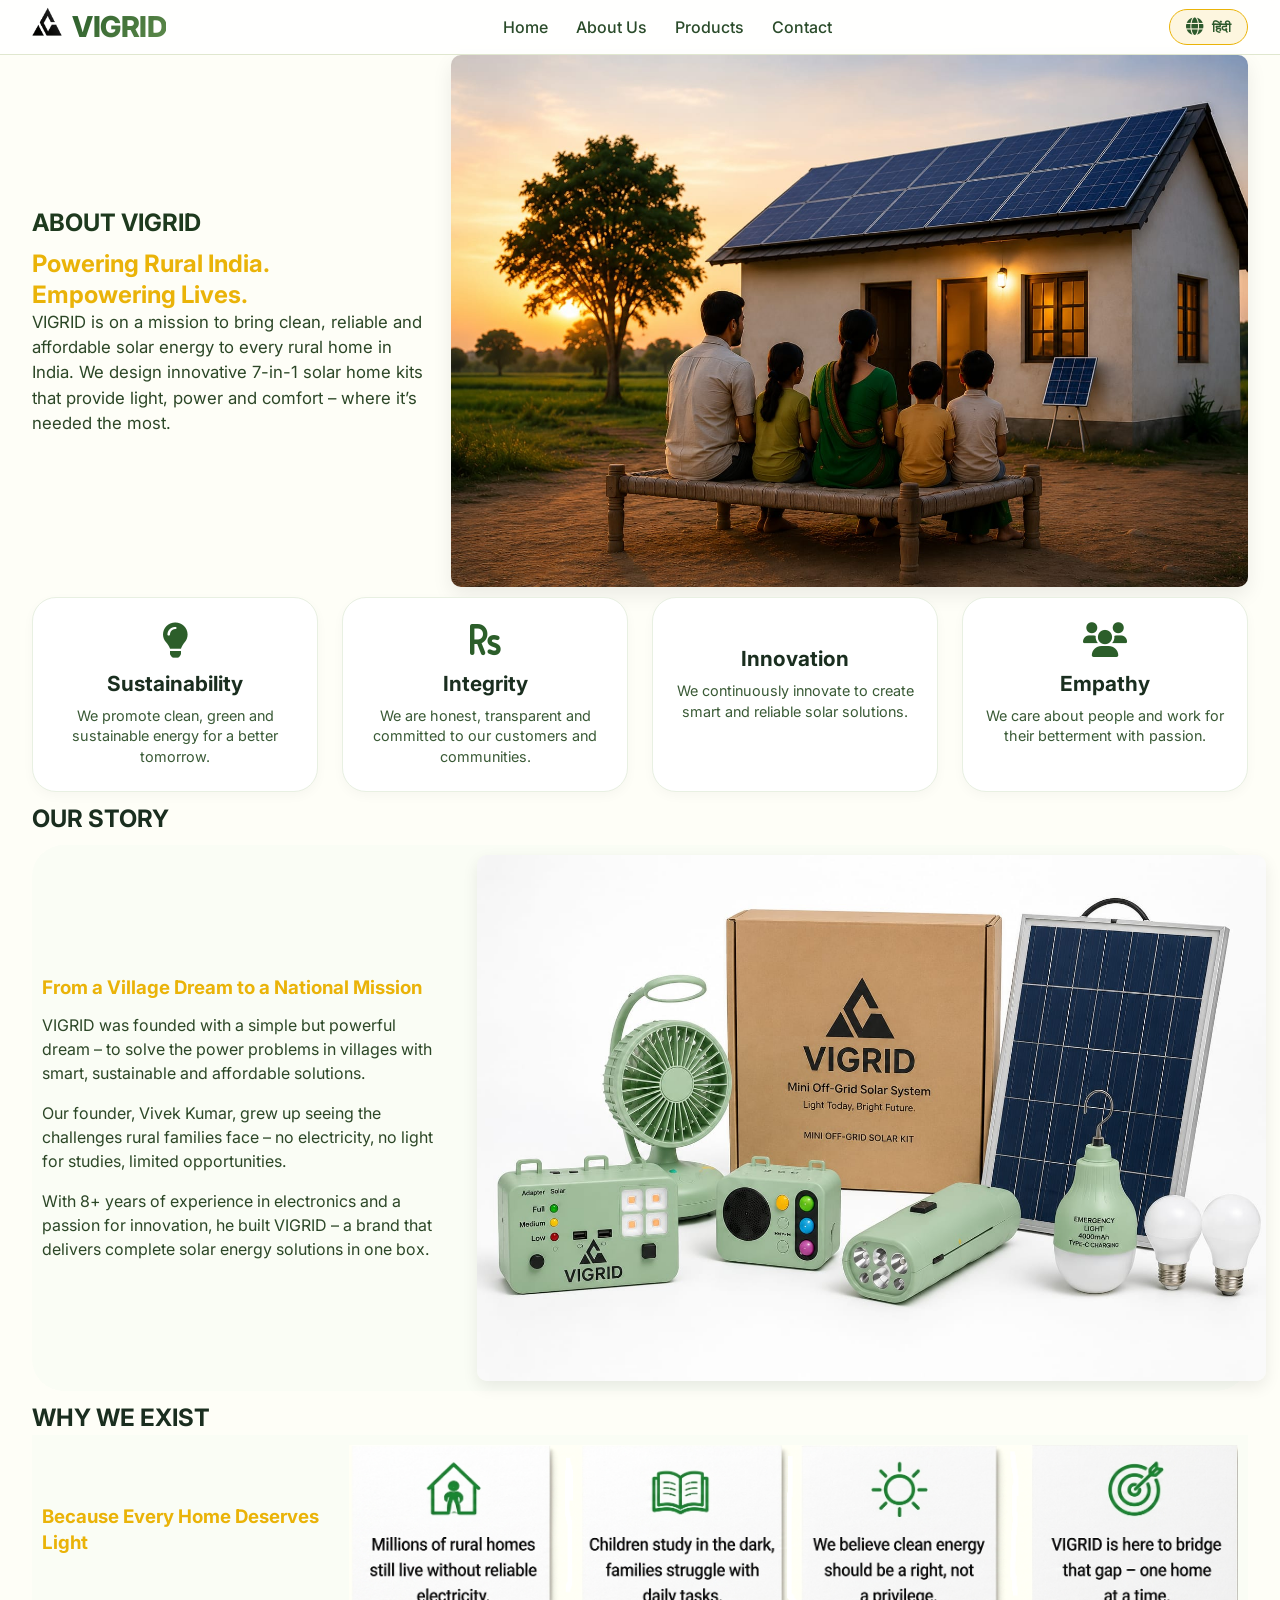
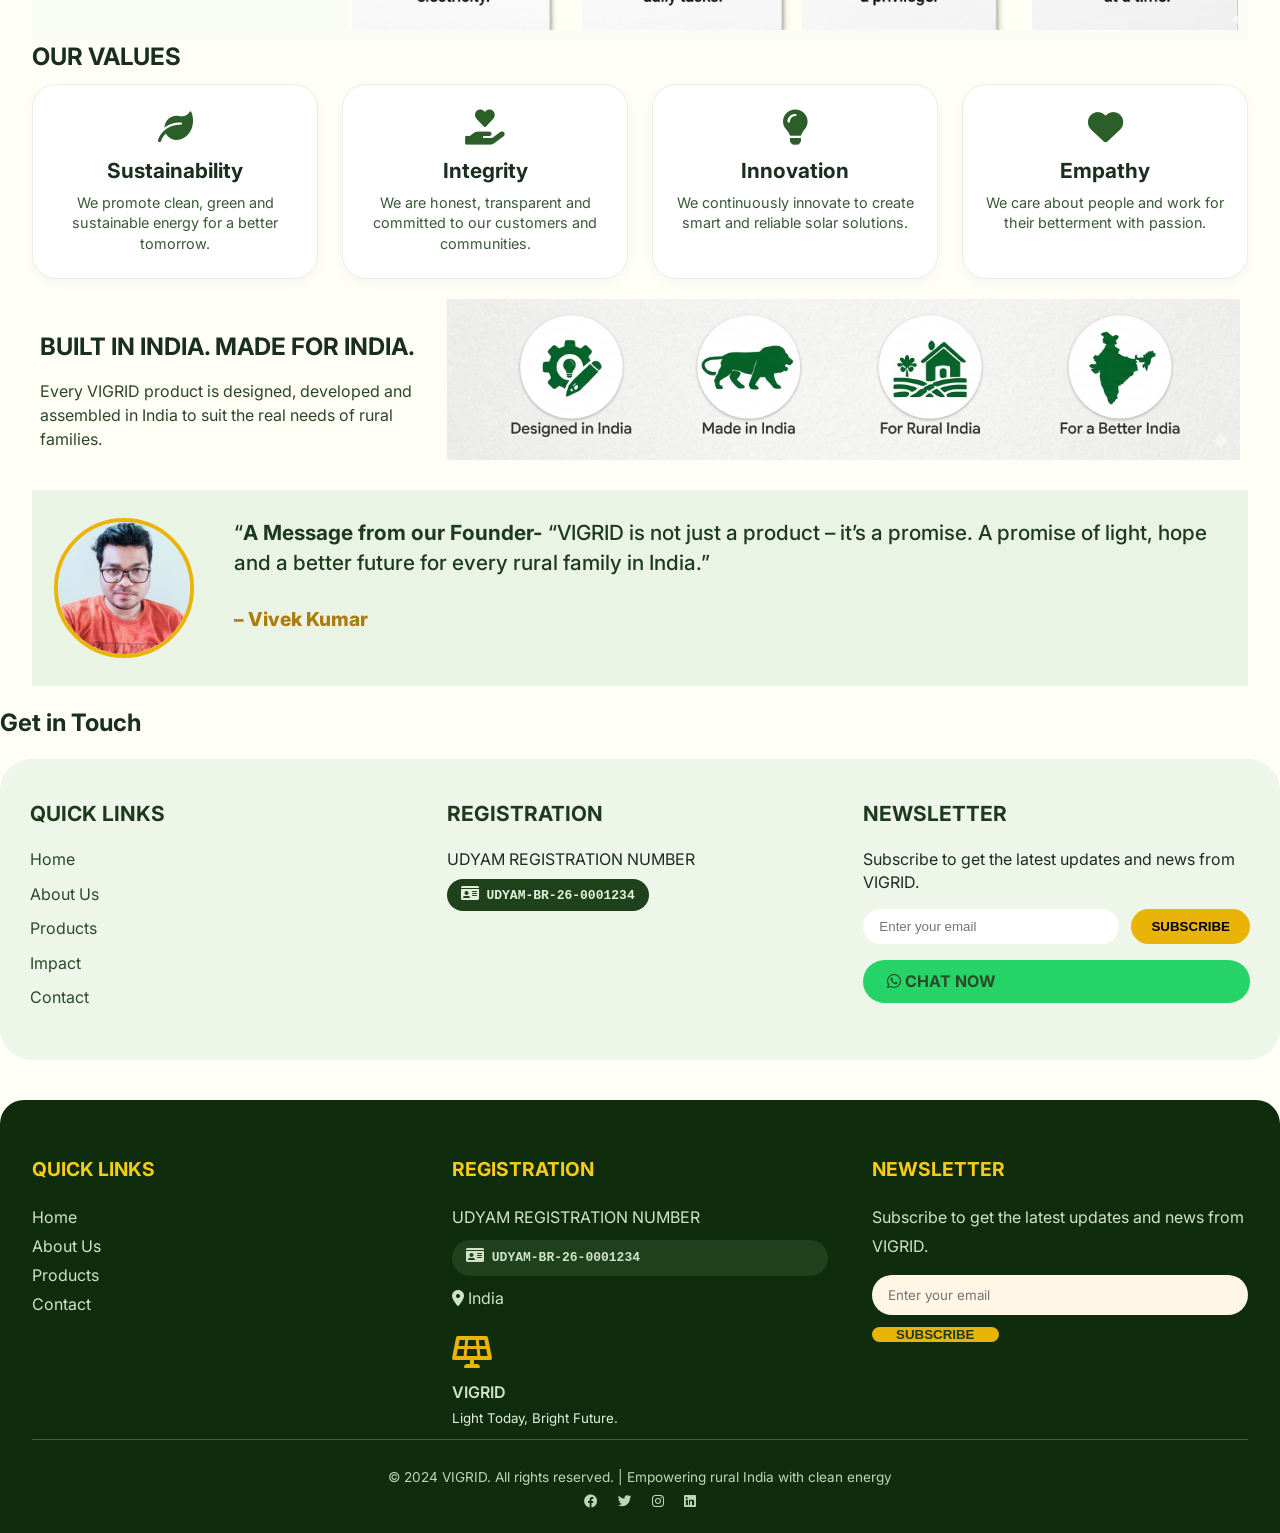
==== about.html @ 542cad4f "Update about.html" ====
<!DOCTYPE html>
<html lang="en">
<head>
    <meta charset="UTF-8">
    <meta name="viewport" content="width=device-width, initial-scale=1.0, viewport-fit=cover">
    <title>VIGRID | About Us – Powering Rural India</title>
    <link rel="preconnect" href="https://fonts.googleapis.com">
    <link rel="preconnect" href="https://fonts.gstatic.com" crossorigin>
    <link href="https://fonts.googleapis.com/css2?family=Inter:opsz,wght@14..32,300;14..32,400;14..32,500;14..32,600;14..32,700;14..32,800&display=swap" rel="stylesheet">
    <link rel="stylesheet" href="https://cdnjs.cloudflare.com/ajax/libs/font-awesome/6.0.0-beta3/css/all.min.css">
    <link rel="stylesheet" href="style.css">
     <link rel="stylesheet" href="about-style.css">
   
</head>
<body>

<header class="site-header">
    <div class="container header-inner">
        <div class="logo">
            <!-- Logo Section -->

    <div class="logo-section">
        <img src="logo.png" alt="VIGRID Logo" class="logo-image">

</div>
            <span>VIGRID</span>
        </div>
        <button class="menu-toggle" id="menuToggle" aria-label="Toggle navigation">
            <i class="fas fa-bars"></i>
        </button>
        <div class="nav-links" id="navLinks">
            <a href="index.html" data-i18n="nav_home">Home</a>
            <a href="about.html" data-i18n="nav_about">About Us</a>
            <a href="products.html" data-i18n="nav_products">Products</a>
            <a href="contact.html" data-i18n="nav_contact">Contact</a>
            <div class="mobile-lang-switch" id="mobileLangSwitch">
                <i class="fas fa-globe"></i>
                <span id="mobileLangText" data-i18n="lang_switch">हिंदी</span>
            </div>
        </div>
        <button id="langToggleBtn" class="lang-switch desktop-only" aria-label="Switch Language">
            <i class="fas fa-globe"></i>
            <span id="langToggleText">हिंदी</span>
        </button>
    </div>
</header>

<main>
    <div class="container">
        <!-- About Hero - Two Columns -->
<div class="about-hero">
    <div class="about-two-columns">
        <div class="about-content">
            <section style="padding-top: 10px; padding-bottom: 10px;">
            <h1 data-i18n="about_heading">ABOUT VIGRID</h1>
            <div class="tagline">
                <span data-i18n="about_tagline1">Powering Rural India.</span><br>
                <span data-i18n="about_tagline2">Empowering Lives.</span>
            </div>
            <p data-i18n="about_desc">
                VIGRID is on a mission to bring clean, reliable and affordable solar energy to every rural home in India. We design innovative 7-in-1 solar home kits that provide light, power and comfort – where it’s needed the most.
            </p>
        </div>
        <div class="about-image">
            <img src="hut.jpg" alt="Rural hut with solar" id="hutImage">
        </div>
    </div>
</div>

        <!-- Four Cards Section -->

<div class="about-section">
    <div class="values-grid">
        <div class="value-card">
            <i class="fas fa-lightbulb"></i>
            <h3 data-i18n="value1_title">Clean Energy</h3>
            <p data-i18n="value1_desc">Sustainable future for every home.</p>
        </div>
        <div class="value-card">
            <i class="fas fa-rupee-sign"></i>
            <h3 data-i18n="value2_title">Affordable</h3>
            <p data-i18n="value2_desc">High-quality solutions at the right price.</p>
        </div>
        <div class="value-card">
            
 <i class="fas fa-rupee-shield"></i>
            <h3 data-i18n="value3_title"> 🛡️ Reliable</h3>
            <p data-i18n="value3_desc">Built for rural needs, made to last.</p>
        </div>
        <div class="value-card">
            <i class="fas fa-users"></i>
            <h3 data-i18n="value4_title">Impact Driven</h3>
            <p data-i18n="value4_desc">Creating real change in communities.</p>
        </div>
    </div>
</div>


                    
    
       <!-- OUR STORY - Two Columns -->
<div class="about-section">
    <h2 data-i18n="story_heading">OUR STORY</h2>
    <div class="story-two-columns">
        <div class="story-content-left">
            <h3 data-i18n="story_sub" style="color: #eab308; margin-bottom: 12px;">From a Village Dream to a National Mission</h3>
            <p data-i18n="story_p1">VIGRID was founded with a simple but powerful dream – to solve the power problems in villages with smart, sustainable and affordable solutions.</p>
            <p data-i18n="story_p2" style="margin-top: 16px;">Our founder, Vivek Kumar, grew up seeing the challenges rural families face – no electricity, no light for studies, limited opportunities.</p>
            <p data-i18n="story_p3" style="margin-top: 16px;">With 8+ years of experience in electronics and a passion for innovation, he built VIGRID – a brand that delivers complete solar energy solutions in one box.</p>
        </div>
        <div class="story-image-right">
            <img src="vigriditems.jpg" alt="VIGRID Products" class="story-img">
        </div>
    </div>
</div>

        
        <!-- WHY WE EXIST - Two Columns -->
<div class="about-section">
    <h2 data-i18n="why_heading">WHY WE EXIST</h2>
    <div class="why-two-columns">
        <div class="why-text-left">
            <h3 data-i18n="why_sub" style="color: #eab308; margin-bottom: 16px;">Because Every Home Deserves Light</h3>
            
        </div>
        <div class="why-image-right">
            <img src="whywe.jpg" alt="Why we exist - rural electrification" class="why-img">
        </div>
    </div>
</div>

        
        <!-- OUR VALUES - 2x2 Grid Cards -->
<div class="about-section">
    <h2 data-i18n="values_heading">OUR VALUES</h2>
    <div class="values-grid">
        <div class="value-card">
            <i class="fas fa-leaf"></i>
            <h3 data-i18n="value1_title">Sustainability</h3>
            <p data-i18n="value1_desc">We promote clean, green and sustainable energy for a better tomorrow.</p>
        </div>
        <div class="value-card">
            <i class="fas fa-hand-holding-heart"></i>
            <h3 data-i18n="value2_title">Integrity</h3>
            <p data-i18n="value2_desc">We are honest, transparent and committed to our customers and communities.</p>
        </div>
        <div class="value-card">
            <i class="fas fa-lightbulb"></i>
            <h3 data-i18n="value3_title">Innovation</h3>
            <p data-i18n="value3_desc">We continuously innovate to create smart and reliable solar solutions.</p>
        </div>
        <div class="value-card">
            <i class="fas fa-heart"></i>
            <h3 data-i18n="value4_title">Empathy</h3>
            <p data-i18n="value4_desc">We care about people and work for their betterment with passion.</p>
        </div>
    </div>
</div>


<!-- BUILT IN INDIA. MADE FOR INDIA. - Two Columns -->
<div class="about-section">
    <div class="built-two-columns">
        <div class="built-content-left">
            <i class="fas fa-flag-india" style="font-size: 2.5rem; color: #eab308; margin-bottom: 16px;"></i>
            <h2 style="margin: 0 0 16px 0;" data-i18n="built_heading">BUILT IN INDIA. MADE FOR INDIA.</h2>
            <p data-i18n="built_desc">Every VIGRID product is designed, developed and assembled in India to suit the real needs of rural families.</p>
        </div>


<div class="built-image-right">
            <img src="builtinindia.jpg" alt="Built in India - Made in India" class="built-img">
        </div>
           </div>
        </div>
    </div>
    


        <!-- Founder Message -->
            <!-- Founder Quote -->
    <div class="container">
        <div class="founder-section">
            <div class="founder-flex">
                <div class="founder-avatar">

            <img src="founder2.png" alt="Vivek Kumar, Founder VIGRID" class="founder-img">
        </div>
        <div class="founder-quote">
            <span data-i18n="founder_quote">“<strong>A Message from our Founder-</strong>
“VIGRID is not just a product – it’s a promise.
A promise of light, hope and a better future
for every rural family in India.”</span>
            <div class="founder-name" data-i18n="founder_name">— VIVEK KUMAR, Founder, VIGRID</div>
        </div>
    </div>
</div>
                </div>

            </div>
        
 

        <!-- Get in Touch -->
        <div class="about-section">
            <h2 data-i18n="contact_heading">Get in Touch</h2>
            <div class="contact-row">
                <div class="contact-col">
                    <h4 data-i18n="quick_links_title">QUICK LINKS</h4>
                    <a href="index.html" data-i18n="nav_home">Home</a>
                    <a href="about.html" data-i18n="nav_about">About Us</a>
                    <a href="#" data-i18n="nav_products">Products</a>
                    <a href="#" data-i18n="impact_link">Impact</a>
                    <a href="#" data-i18n="nav_contact">Contact</a>
                </div>
                <div class="contact-col">
                    <h4 data-i18n="registration_title">REGISTRATION</h4>
                    <p data-i18n="reg_label">UDYAM REGISTRATION NUMBER</p>
                    <p class="reg-number"><i class="fas fa-id-card"></i> UDYAM-BR-26-0001234</p>
                </div>
                <div class="contact-col">
                    <h4 data-i18n="newsletter_title">NEWSLETTER</h4>
                    <p data-i18n="newsletter_desc">Subscribe to get the latest updates and news from VIGRID.</p>
                    <div class="newsletter-inline">
                        <input type="email" id="aboutNewsEmail" placeholder="Enter your email">
                        <button id="aboutNewsBtn" data-i18n="subscribe_btn">SUBSCRIBE</button>
                    </div>
                    <p id="aboutNewsFeedback" style="margin-top: 8px; font-size: 0.8rem;"></p>
                    <a href="#" id="chatNowBtn" class="whatsapp-chat"><i class="fab fa-whatsapp"></i> <span data-i18n="chat_now">CHAT NOW</span></a>
                </div>
            </div>
        </div>
    </div>
</main>

<!-- FOOTER -->
<footer>
    <div class="container">
        <div class="footer-grid">
            <div class="footer-col">
                <h4 data-i18n="footer_quick">QUICK LINKS</h4>
                <a href="index.html" data-i18n="footer_home">Home</a>
                <a href="about.html" data-i18n="footer_about">About Us</a>
                <a href="#" data-i18n="footer_products">Products</a>
                <a href="#" data-i18n="footer_contact">Contact</a>
            </div>
            <div class="footer-col">
                <h4 data-i18n="footer_reg">REGISTRATION</h4>
                <p data-i18n="footer_reg_label">UDYAM REGISTRATION NUMBER</p>
                <p class="reg-number"><i class="fas fa-id-card"></i> UDYAM-BR-26-0001234</p>
                <p><i class="fas fa-map-marker-alt"></i> India</p>
                <div style="margin-top: 24px;">
                    <i class="fas fa-solar-panel" style="font-size: 2rem; color: #eab308;"></i>
                    <p style="margin-top: 8px; font-weight: 600;">VIGRID</p>
                    <small data-i18n="footer_tagline">Light Today, Bright Future.</small>
                </div>
            </div>
            <div class="footer-col">
                <h4 data-i18n="footer_newsletter">NEWSLETTER</h4>
                <p data-i18n="newsletter_desc">Subscribe to get the latest updates and news from VIGRID.</p>
                <div class="newsletter-form">
                    <input type="email" id="footerNewsEmail" placeholder="Enter your email">
                    <button id="footerNewsBtn" data-i18n="subscribe_btn">SUBSCRIBE</button>
                </div>
                <p id="footerNewsFeedback" style="margin-top: 12px; font-size: 0.8rem;"></p>
            </div>
        </div>
        <div class="copyright">
            <p data-i18n="copyright_text">© 2026 VIGRID. All rights reserved. | Empowering rural India with clean energy</p>
            <div style="margin-top: 8px; display: flex; justify-content: center; gap: 20px;">
                <i class="fab fa-facebook"></i>
                <i class="fab fa-twitter"></i>
                <i class="fab fa-instagram"></i>
                <i class="fab fa-linkedin"></i>
            </div>
        </div>
    </div>
</footer>

<script>
    // Translations for about page (English + Hindi)
    const aboutTranslations = {
        en: {
            nav_home: "Home", nav_about: "About Us", nav_products: "Products", nav_contact: "Contact", impact_link: "Impact",
            about_heading: "ABOUT VIGRID", about_tagline1: "Powering Rural India.", about_tagline2: "Empowering Lives.",
            about_desc: "VIGRID is on a mission to bring clean, reliable and affordable solar energy to every rural home in India. We design innovative 7-in-1 solar home kits that provide light, power and comfort – where it’s needed the most.",
            about_clean_title: "Clean Energy", about_clean_desc: "Sustainable future for every home.",
            about_affordable_title: "Affordable", about_affordable_desc: "High-quality solutions at the right price.",
            about_reliable_title: "Reliable", about_reliable_desc: "Built for rural needs, made to last.",
            about_impact_title: "Impact Driven", about_impact_desc: "Creating real change in communities.",
            story_heading: "OUR STORY", story_sub: "From a Village Dream to a National Mission",
            story_p1: "VIGRID was founded with a simple but powerful dream – to solve the power problems in villages with smart, sustainable and affordable solutions.",
            story_p2: "Our founder, Vivek Kumar, grew up seeing the challenges rural families face – no electricity, no light for studies, limited opportunities.",
            story_p3: "With 8+ years of experience in electronics and a passion for innovation, he built VIGRID – a brand that delivers complete solar energy solutions in one box.",
            why_heading: "WHY WE EXIST", why_sub: "Because Every Home Deserves Light",
            why_p1: "Millions of rural homes still live without reliable electricity.",
            why_p2: "Children study in the dark, families struggle with daily tasks.",
            why_p3: "We believe clean energy should be a right, not a privilege.",
            why_p4: "VIGRID is here to bridge that gap – one home at a time.",
            values_heading: "OUR VALUES",
            value1_title: "Sustainability", value1_desc: "We promote clean, green and sustainable energy for a better tomorrow.",
            value2_title: "Integrity", value2_desc: "We are honest, transparent and committed to our customers and communities.",
            value3_title: "Innovation", value3_desc: "We continuously innovate to create smart and reliable solar solutions.",
            value4_title: "Empathy", value4_desc: "We care about people and work for their betterment with passion.",
            built_heading: "BUILT IN INDIA. MADE FOR INDIA.",
            built_desc: "Every VIGRID product is designed, developed and assembled in India to suit the real needs of rural families.",
            built_point1: "Designed in India", built_point2: "Made in India", built_point3: "For Rural India", built_point4: "For a Better India",
            founder_msg_heading: "A Message from our Founder",
            founder_quote_text: "“VIGRID is not just a product – it’s a promise. A promise of light, hope and a better future for every rural family in India.”",
            founder_name: "– Vivek Kumar", founder_title: "Founder, VIGRID",
            contact_heading: "Get in Touch", quick_links_title: "QUICK LINKS", registration_title: "REGISTRATION",
            reg_label: "UDYAM REGISTRATION NUMBER", newsletter_title: "NEWSLETTER", newsletter_desc: "Subscribe to get the latest updates and news from VIGRID.",
            subscribe_btn: "SUBSCRIBE", chat_now: "CHAT NOW",
            footer_quick: "QUICK LINKS", footer_home: "Home", footer_about: "About Us", footer_products: "Products", footer_contact: "Contact",
            footer_reg: "REGISTRATION", footer_reg_label: "UDYAM REGISTRATION NUMBER", footer_tagline: "Light Today, Bright Future.",
            footer_newsletter: "NEWSLETTER", copyright_text: "© 2024 VIGRID. All rights reserved. | Empowering rural India with clean energy"
        },
        hi: {
            nav_home: "होम", nav_about: "हमारे बारे में", nav_products: "उत्पाद", nav_contact: "संपर्क करें", impact_link: "प्रभाव",
            about_heading: "विग्रिड के बारे में", about_tagline1: "ग्रामीण भारत को सशक्त बनाना।", about_tagline2: "जीवन को सशक्त बनाना।",
            about_desc: "विग्रिड का मिशन भारत के हर ग्रामीण घर में स्वच्छ, विश्वसनीय और किफायती सौर ऊर्जा पहुंचाना है। हम अभिनव 7-इन-1 सोलर होम किट डिजाइन करते हैं जो प्रकाश, शक्ति और आराम प्रदान करते हैं – जहां इसकी सबसे अधिक आवश्यकता है।",
            about_clean_title: "स्वच्छ ऊर्जा", about_clean_desc: "हर घर के लिए स्थायी भविष्य।",
            about_affordable_title: "किफायती", about_affordable_desc: "सही कीमत पर उच्च गुणवत्ता वाले समाधान।",
            about_reliable_title: "विश्वसनीय", about_reliable_desc: "ग्रामीण जरूरतों के लिए निर्मित, लंबे समय तक चलने वाला।",
            about_impact_title: "प्रभाव संचालित", about_impact_desc: "समुदायों में वास्तविक बदलाव लाना।",
            story_heading: "हमारी कहानी", story_sub: "एक गाँव के सपने से राष्ट्रीय मिशन तक",
            story_p1: "विग्रिड की स्थापना एक सरल लेकिन शक्तिशाली सपने के साथ हुई – गांवों में बिजली की समस्याओं को स्मार्ट, टिकाऊ और किफायती समाधानों से हल करना।",
            story_p2: "हमारे संस्थापक, विवेक कुमार, ग्रामीण परिवारों के सामने आने वाली चुनौतियों को देखकर बड़े हुए – बिजली नहीं, पढ़ाई के लिए रोशनी नहीं, सीमित अवसर।",
            story_p3: "इलेक्ट्रॉनिक्स में 8+ वर्षों के अनुभव और नवाचार के जुनून के साथ, उन्होंने विग्रिड का निर्माण किया – एक ब्रांड जो एक बॉक्स में संपूर्ण सौर ऊर्जा समाधान प्रदान करता है।",
            why_heading: "हम क्यों मौजूद हैं", why_sub: "क्योंकि हर घर रोशनी का हकदार है",
            why_p1: "करोड़ों ग्रामीण घर आज भी विश्वसनीय बिजली के बिना रहते हैं।",
            why_p2: "बच्चे अंधेरे में पढ़ते हैं, परिवार दैनिक कार्यों के लिए संघर्ष करते हैं।",
            why_p3: "हम मानते हैं कि स्वच्छ ऊर्जा एक अधिकार होना चाहिए, विशेषाधिकार नहीं।",
            why_p4: "विग्रिड उस अंतर को पाटने के लिए यहाँ है – एक घर, एक समय।",
            values_heading: "हमारे मूल्य",
            value1_title: "स्थिरता", value1_desc: "हम बेहतर कल के लिए स्वच्छ, हरित और टिकाऊ ऊर्जा को बढ़ावा देते हैं।",
            value2_title: "ईमानदारी", value2_desc: "हम अपने ग्राहकों और समुदायों के प्रति ईमानदार, पारदर्शी और प्रतिबद्ध हैं।",
            value3_title: "नवाचार", value3_desc: "हम स्मार्ट और विश्वसनीय सौर समाधान बनाने के लिए लगातार नवाचार करते हैं।",
            value4_title: "सहानुभूति", value4_desc: "हम लोगों की परवाह करते हैं और जुनून के साथ उनके उत्थान के लिए काम करते हैं।",
            built_heading: "भारत में निर्मित। भारत के लिए बनाया गया।",
            built_desc: "हर विग्रिड उत्पाद भारत में डिजाइन, विकसित और असेंबल किया जाता है ताकि ग्रामीण परिवारों की वास्तविक जरूरतों को पूरा किया जा सके।",
            built_point1: "भारत में डिज़ाइन", built_point2: "भारत में निर्मित", built_point3: "ग्रामीण भारत के लिए", built_point4: "एक बेहतर भारत के लिए",
            founder_msg_heading: "संस्थापक का संदेश",
            founder_quote_text: "“विग्रिड सिर्फ एक उत्पाद नहीं है – यह एक वादा है। भारत के हर ग्रामीण परिवार के लिए रोशनी, आशा और बेहतर भविष्य का वादा।”",
            founder_name: "– विवेक कुमार", founder_title: "संस्थापक, विग्रिड",
            contact_heading: "संपर्क करें", quick_links_title: "त्वरित लिंक", registration_title: "पंजीकरण",
            reg_label: "उद्यम पंजीकरण संख्या", newsletter_title: "न्यूज़लेटर", newsletter_desc: "विग्रिड से नवीनतम अपडेट और समाचार प्राप्त करने के लिए सदस्यता लें।",
            subscribe_btn: "सदस्यता लें", chat_now: "अभी चैट करें",
            footer_quick: "त्वरित लिंक", footer_home: "होम", footer_about: "हमारे बारे में", footer_products: "उत्पाद", footer_contact: "संपर्क करें",
            footer_reg: "पंजीकरण", footer_reg_label: "उद्यम पंजीकरण संख्या", footer_tagline: "आज रोशनी, उज्ज्वल भविष्य।",
            footer_newsletter: "न्यूज़लेटर", copyright_text: "© 2024 विग्रिड. सर्वाधिकार सुरक्षित। | स्वच्छ ऊर्जा से ग्रामीण भारत को सशक्त बनाना"
        }
    };

    let currentLang = 'en';
    function updateAboutPage(lang) {
        document.querySelectorAll('[data-i18n]').forEach(el => {
            const key = el.getAttribute('data-i18n');
            if (aboutTranslations[lang] && aboutTranslations[lang][key]) {
                if (el.children.length === 0 || el.tagName === 'BUTTON') {
                    el.textContent = aboutTranslations[lang][key];
                } else {
                    const textNode = Array.from(el.childNodes).find(n => n.nodeType === 3);
                    if (textNode) textNode.textContent = aboutTranslations[lang][key];
                    else el.innerHTML = aboutTranslations[lang][key];
                }
            }
        });
        document.getElementById('langToggleText').innerText = lang === 'en' ? 'हिंदी' : 'English';
        document.getElementById('mobileLangText').innerText = lang === 'en' ? 'हिंदी' : 'English';
        document.querySelectorAll('#aboutNewsEmail, #footerNewsEmail').forEach(inp => inp.placeholder = lang === 'en' ? 'Enter your email' : 'अपना ईमेल दर्ज करें');
    }

    function toggleLang() {
        currentLang = currentLang === 'en' ? 'hi' : 'en';
        updateAboutPage(currentLang);
        localStorage.setItem('vigrid_lang_about', currentLang);
    }

    document.addEventListener('DOMContentLoaded', () => {
        const saved = localStorage.getItem('vigrid_lang_about');
        if (saved && (saved === 'en' || saved === 'hi')) currentLang = saved;
        updateAboutPage(currentLang);
        document.getElementById('langToggleBtn')?.addEventListener('click', toggleLang);
        document.getElementById('mobileLangSwitch')?.addEventListener('click', toggleLang);
        // Mobile menu toggle
        const toggle = document.getElementById('menuToggle');
        const nav = document.getElementById('navLinks');
        if (toggle && nav) {
            toggle.addEventListener('click', () => {
                nav.classList.toggle('active');
                const icon = toggle.querySelector('i');
                icon.classList.toggle('fa-bars');
                icon.classList.toggle('fa-times');
            });
            document.addEventListener('click', (e) => {
                if (!nav.contains(e.target) && !toggle.contains(e.target) && nav.classList.contains('active')) {
                    nav.classList.remove('active');
                    const icon = toggle.querySelector('i');
                    icon.classList.add('fa-bars');
                    icon.classList.remove('fa-times');
                }
            });
        }
        // Newsletter subscriptions
        const aboutBtn = document.getElementById('aboutNewsBtn');
        const aboutEmail = document.getElementById('aboutNewsEmail');
        const aboutFeed = document.getElementById('aboutNewsFeedback');
        if (aboutBtn) {
            aboutBtn.addEventListener('click', () => {
                const email = aboutEmail.value.trim();
                if (!email || !/^[^\s@]+@([^\s@.,]+\.)+[^\s@.,]{2,}$/.test(email)) {
                    aboutFeed.innerHTML = '<span style="color:#ffcc80;">⚠️ Valid email required</span>';
                    return;
                }
                aboutFeed.innerHTML = '<span style="color:#c8e6b5;">✅ Subscribed!</span>';
                aboutEmail.value = '';
                setTimeout(() => aboutFeed.innerHTML = '', 3000);
            });
        }
        const footerBtn = document.getElementById('footerNewsBtn');
        const footerEmail = document.getElementById('footerNewsEmail');
        const footerFeed = document.getElementById('footerNewsFeedback');
        if (footerBtn) {
            footerBtn.addEventListener('click', () => {
                const email = footerEmail.value.trim();
                if (!email || !/^[^\s@]+@([^\s@.,]+\.)+[^\s@.,]{2,}$/.test(email)) {
                    footerFeed.innerHTML = '<span style="color:#ffcc80;">⚠️ Valid email required</span>';
                    return;
                }
                footerFeed.innerHTML = '<span style="color:#c8e6b5;">✅ Subscribed!</span>';
                footerEmail.value = '';
                setTimeout(() => footerFeed.innerHTML = '', 3000);
            });
        }
        document.getElementById('chatNowBtn')?.addEventListener('click', (e) => {
            e.preventDefault();
            alert(currentLang === 'en' ? '📱 Chat with VIGRID on WhatsApp: +91 12345 67890' : '📱 व्हाट्सएप पर विग्रिड से बात करें: +91 12345 67890');
        });
        document.querySelectorAll('.copyright i').forEach(i => {
            i.style.cursor = 'pointer';
            i.addEventListener('click', () => alert('🌍 ' + (currentLang === 'en' ? 'Connect with VIGRID on social media!' : 'सोशल मीडिया पर विग्रिड से जुड़ें!')));
        });
    });
</script>
</body>
</html>
---- style.css ----
* {
    margin: 0;
    padding: 0;
    box-sizing: border-box;
}

body {
    font-family: 'Inter', sans-serif;
    background: #fefef7;
    color: #1a2e1f;
    line-height: 1.4;
    scroll-behavior: smooth;
}

.container {
    max-width: 1280px;
    margin: 0 auto;
    padding: 0 32px;
}

.btn-primary {
    display: inline-flex;
    align-items: center;
    gap: 8px;
    background: #008000;
    color: #ffffff;
    font-weight: 700;
    padding: 12px 28px;
    border-radius: 60px;
    text-decoration: none;
    transition: all 0.25s ease;
    border: none;
    cursor: pointer;
    font-size: 0.95rem;
    letter-spacing: 0.3px;
    box-shadow: 0 2px 6px rgba(0,0,0,0.05);
}
.btn-primary:hover {
    background: #facc15;
    transform: translateY(-2px);
    box-shadow: 0 12px 20px -12px rgba(234,179,8,0.4);
}
.btn-outline {
    display: inline-flex;
    align-items: center;
    gap: 8px;
    background: transparent;
    border: 2px solid #008000;
    color: #2d5a2c;
    font-weight: 700;
    padding: 10px 26px;
    border-radius: 60px;
    text-decoration: none;
    transition: all 0.2s;
    cursor: pointer;
}
.btn-outline:hover {
    background: #eab30810;
    border-color: #ca8a04;
}

.site-header {
    padding: 2px 0;
    border-bottom: 1px solid #e0e7cf;
    background: #ffffffcc;
    backdrop-filter: blur(4px);
    position: sticky;
    top: 0;
    z-index: 50;
}
.header-inner {
    display: flex;
    justify-content: space-between;
    align-items: center;
    flex-wrap: wrap;
    gap: 20px;
}
.logo {
    display: flex;
    align-items: center;
    gap: 10px;
    font-size: 1.8rem;
    font-weight: 800;
    letter-spacing: -0.5px;
    color: #2c5e2a;
}
/* Logo Section */
.logo-section {
    text-align: center;
    padding: 5px 0;
    background: transparent; /* ya koi light background chahe to */
}

.logo-image {
    width: 30px;
    height: 30px;
    
    max-height: 35px;  /* aap height limit kar sakte hain */
    display: inline-block;
}
.logo span {
    background: linear-gradient(135deg, #2b5e2a, #5f8b4c);
    background-clip: text;
    -webkit-background-clip: text;
    color: transparent;
}
.nav-links {
    display: flex;
    gap: 28px;
}
.nav-links a {
    text-decoration: none;
    font-weight: 500;
    color: #2a4b2a;
    transition: color 0.2s;
}
.nav-links a:hover {
    color: #eab308;
}

.lang-switch {
    background: #eab30820;
    border: 1px solid #eab308;
    border-radius: 40px;
    padding: 8px 16px;
    display: flex;
    align-items: center;
    gap: 8px;
    font-weight: 600;
    cursor: pointer;
    transition: all 0.2s;
    color: #2d5a2c;
    font-family: inherit;
}
.lang-switch:hover {
    background: #eab30840;
    border-color: #ca8a04;
}
.lang-switch i {
    font-size: 1.1rem;
}

.mobile-lang-switch {
    display: none;
    align-items: center;
    gap: 12px;
    padding: 12px 0;
    font-weight: 600;
    font-size: 1.2rem;
    color: #2a4b2a;
    cursor: pointer;
    border-top: 1px solid #e0e7cf;
    margin-top: 8px;
}
.mobile-lang-switch i {
    font-size: 1.3rem;
    color: #eab308;
}
.mobile-lang-switch:hover {
    color: #eab308;
}

.menu-toggle {
    background: transparent;
    border: none;
    font-size: 1.8rem;
    color: #2c5e2a;
    cursor: pointer;
    display: none;
    transition: color 0.2s;
}
.menu-toggle:hover {
    color: #eab308;
}

section {
    padding: 20px 0;
}
.section-title {
    font-size: 2.2rem;
    font-weight: 800;
    margin-bottom: 48px;
    text-align: center;
    letter-spacing: -0.3px;
    color: #1e3a1e;
    position: relative;
}
.section-title:after {
    content: '';
    display: block;
    width: 70px;
    height: 4px;
    background: #eab308;
    margin: 14px auto 0;
    border-radius: 4px;
}


/* Hero section with 40% left (content) and 60% right (image) */
.hero {
    display: grid;
    grid-template-columns: 1fr 2fr;  /* 2fr = 40%, 3fr = 60% */
    gap: 16px;
    align-items: center;
}

.hero-content h2 {
    font-size: 2.8rem;  /* pehle 3.2rem tha – ab kam */
    font-weight: 800;
    line-height: 1.2;
    margin-bottom: 20px;
}

.hero-content h2 span:first-child {
    color: #000000;  /* pehla part black */
}

.hero-content h2 span:last-child {
    color: #008000;  /* dusra part green (aapke brand green ke according) */
}
.hero-content p {
    font-size: 1.12rem;
    color: #2c4727;
    margin: 20px 0 28px;
    line-height: 1.5;
}
.kit-badge {
    margin-top: 32px;
    display: inline-flex;
    align-items: center;
    background: #ecf7e7;
    padding: 8px 18px;
    border-radius: 80px;
    font-weight: 600;
    color: #2a6b2a;
    font-size: 0.9rem;
    gap: 8px;
    border: 1px solid #cde2c1;
}

/* Hero image styling - only background image, no red circle */
.hero-image {
    background-image: url("heroimage.png");
    background-size: cover;
    background-position: center;
    background-repeat: no-repeat;
    min-height: 400px;
    width: 100%;
    /* border-radius aur box-shadow dono hataye */
}

/* Features grid 
.features-grid {
    display: grid;
    grid-template-columns: repeat(auto-fit, minmax(240px, 1fr));
    gap: 10px;
    margin-top: 0px;
}
.feature-card {
    background: white;
    padding: 32px 20px;
    border-radius: 32px;
    text-align: center;
    box-shadow: 0 8px 20px rgba(0,0,0,0.02);
    transition: all 0.25s;
    border: 1px solid #e8f0e2;
}
.feature-card:hover {
    transform: translateY(-6px);
    border-color: #eab30860;
    box-shadow: 0 20px 30px -12px rgba(0,0,0,0.08);
}
.feature-icon {
    font-size: 3rem;
    color: #008000;  /* गहरा हरा,*/
    margin-bottom: 10px;
}
}
.feature-card h3 {
    font-size: 1.5rem;
    font-weight: 700;
    margin-bottom: 12px;
}
.feature-card p {
    color: #3a5a36;
    line-height: 1.4;
}
*/
.features-section {
    padding: 20px 0;  /* pehle 70px 0 tha – ab kam */
}
.features-grid {
    display: grid;
    grid-template-columns: repeat(4, 1fr);
    gap: 12px;
    margin-top: 0px;
}
.feature-card {
    background: white;
    padding: 24px 16px;
    border-radius: 24px;
    text-align: center;
    box-shadow: 0 8px 20px rgba(0,0,0,0.02);
    transition: all 0.25s;
    border: 1px solid #e8f0e2;
}
.feature-card:hover {
    transform: translateY(-6px);
    border-color: #eab30860;
    box-shadow: 0 20px 30px -12px rgba(0,0,0,0.08);
}
.feature-icon {
    font-size: 2.4rem;
    color: #008000;
    margin-bottom: 16px;
}
.feature-card h3 {
    font-size: 1.3rem;
    font-weight: 700;
    margin-bottom: 10px;
}
.feature-card p {
    font-size: 0.9rem;
    color: #3a5a36;
    line-height: 1.4;
}


/* One kit */
/* Image below ONE KIT section */
.kit-image-container {
    margin-top: 5px;
    text-align: center;
}
.kit-image {
    max-width: 100%;
    height: auto;
    display: inline-block;
}
/*
.onekit-wrapper {
    background: #f2f9ec;
    padding: 24px 20px;
    display: flex;
    flex-wrap: wrap;
    align-items: center;
    justify-content: space-between;
    gap: 20px;
}*/
.onekit-wrapper {
    background: transparent;
    border-radius: 0;
    padding: 0px 0;  /* ya jitna chahiye utna */
    display: flex;
    flex-wrap: wrap;
    align-items: center;
    justify-content: space-between;
    gap: 15px;
}
.onekit-info {
    flex: 2;
}
.onekit-info h2 {
    font-size: 2rem;
    font-weight: 800;
    margin-bottom: 16px;
}
.kit-features {
    display: flex;
    flex-wrap: wrap;
    gap: 16px;
    margin: 12px 0 14px;
}
.kit-features span {
    background: white;
    padding: 8px 18px;
    border-radius: 40px;
    font-weight: 500;
    display: inline-flex;
    align-items: center;
    gap: 8px;
    box-shadow: 0 1px 3px rgba(0,0,0,0.03);
}
.onekit-illustration {
    flex: 1;
    text-align: center;
    background: #ffffffb3;
    border-radius: 40px;
    padding: 24px;
}
.onekit-illustration i {
    font-size: 5rem;
    color: #4f8a3c;
}

/* Impact stats grid - 4 boxes in one line */

.stats-grid {
    display: grid;
    grid-template-columns: repeat(4, 1fr);  /* chaaro ek line me */
    gap: 20px;  /* boxes ke beech gap thoda kam */
    text-align: center;
}

/* Individual stat card - size kam */
.stat-card {
    background: white;
    border-radius: 0px;  /* pehle 36px se kam */
    padding: 20px 12px;   /* pehle 32px 20px – ab kam */
    
    border: 1px solid #ddecd2;
}

/* Stat number ka size kam */
.stat-number {
    font-size: 2rem;      /* pehle 3rem tha – ab kam */
    font-weight: 800;
    color: #eab308;
    margin-bottom: 8px;   /* pehle 12px */
}

/* Label ka size thoda adjust */
.stat-label {
    font-weight: 600;
    font-size: 0.9rem;    /* pehle 1.1rem – ab kam */
    color: #2a5526;
}

/* Founder */
.founder-section {
    background: #eaf4e4;
    border-radius: 0px;
    margin: 20px 0;
    padding: 28px 22px;
}
.founder-flex {
    display: flex;
    flex-wrap: wrap;
    gap: 40px;
    align-items: left;
    justify-content: center;
}
.founder-avatar {
    background: #cbdbaa;
    width: 140px;
    height: 140px;
    border-radius: 50%;
    display: flex;
    align-items: center;
    justify-content: center;
    overflow: hidden;  /* ensure image stays inside circle */
    border: 4px solid #eab308;
}

.founder-img {
    width: 100%;
    height: 100%;
    object-fit: cover;  /* image circle ke andar fit ho jayegi */
    display: block;
}
.founder-quote {
    flex: 1;
    font-size: 1.3rem;
    font-weight: 500;
    line-height: 1.45;
    font-style: normal;
    color: #1e3a1e;
}
.founder-name {
    margin-top: 28px;
    font-weight: 800;
    font-size: 1.2rem;
    color: #ad7b0a;
}

/* Footer */
footer {
    background: #0f2c0d;
    color: #e2f0db;
    padding: 56px 0 24px;
     border-radius: 24px 24px 0 0; 
    margin-top: 40px;
}
.footer-grid {
    display: grid;
    grid-template-columns: repeat(auto-fit, minmax(200px, 1fr));
    gap: 44px;
    margin-bottom: 10px;
}
.footer-col h4 {
    color: #facc15;
    margin-bottom: 20px;
    font-size: 1.2rem;
    font-weight: 700;
}
.footer-col p, .footer-col a {
    color: #d1e3c7;
    text-decoration: none;
    line-height: 1.8;
    display: block;
    transition: 0.2s;
}
.footer-col a:hover {
    color: #facc15;
    transform: translateX(3px);
}
.reg-number {
    background: #1f421c;
    display: inline-block;
    padding: 8px 14px;
    border-radius: 28px;
    font-weight: 600;
    font-family: monospace;
    margin: 8px 0;
}
.newsletter-form {
    display: flex;
    flex-wrap: wrap;
    gap: 12px;
    margin-top: 14px;
}
.newsletter-form input {
    flex: 1;
    padding: 12px 16px;
    border-radius: 60px;
    border: none;
    outline: none;
    background: #fff6e5;
    font-family: inherit;
}
.newsletter-form button {
    background: #eab308;
    border: none;
    padding: 0 24px;
    border-radius: 60px;
    font-weight: 700;
    cursor: pointer;
    transition: 0.2s;
    color: #1f3d1a;
}
.newsletter-form button:hover {
    background: #ffcd4a;
}
.copyright {
    text-align: center;
    border-top: 1px solid #3e6238;
    padding-top: 28px;
    font-size: 0.85rem;
    color: #bdd7b2;
}

/* Mobile */
@media (max-width: 800px) {
    .container { padding: 0 24px; }
    .hero { grid-template-columns: 1fr; text-align: center; gap: 32px; }
    .hero-content h1 { font-size: 2.5rem; }
    .hero-image { min-height: 250px; }
    .kit-badge { justify-content: center; }
    .section-title { font-size: 1.9rem; }
    .onekit-wrapper { flex-direction: column; text-align: center; }
    .founder-quote { font-size: 1.1rem; text-align: center; }
    .founder-flex { flex-direction: column; text-align: center; }
    
    .desktop-only {
        display: none !important;
    }
    .mobile-lang-switch {
        display: flex;
    }
    .nav-links { 
        position: fixed;
        top: 80px;
        left: -100%;
        width: 80%;
        max-width: 280px;
        height: calc(100vh - 80px);
        background: #ffffffef;
        backdrop-filter: blur(12px);
        flex-direction: column;
        align-items: flex-start;
        padding: 32px 24px;
        gap: 24px;
        box-shadow: 4px 0 20px rgba(0,0,0,0.1);
        transition: left 0.3s ease;
        z-index: 100;
        border-radius: 0 24px 24px 0;
        border-right: 2px solid #eab30860;
    }
    .nav-links.active {
        left: 0;
    }
    .nav-links a {
        font-size: 1.2rem;
        width: 100%;
        padding: 8px 0;
    }
    .menu-toggle {
        display: block;
        order: 2;
    }
    .logo {
        order: 1;
    }
}
button, .btn-primary, .btn-outline { cursor: pointer; }

.kit-icon-item i {
    font-size: 2rem;
    color: #2c5e2a;  /* green colour – aap ise dark ya light koi bhi green de sakte hain */
    display: inline-block;
    margin: 0 2px;
}

.additional-kit-image {
    max-width: 100%;
    height: auto;
    margin-top: 30px;
    border-radius: 20px;
    display: block;
}
@media (max-width: 700px) {
    .stats-grid {
        gap: 12px;
    }
    .stat-card {
        padding: 16px 8px;
    }
    .stat-number {
        font-size: 1.5rem;
    }
    .stat-label {
        font-size: 0.75rem;
    }
}

@media (max-width: 800px) {
    .logo-section {
        padding: 30px 0;
    }
    .logo-image {
        max-width: 90%;
        max-height: 100px;
    }
}
---- about-style.css ----
.about-two-columns {
    display: grid;
    grid-template-columns: 1fr 2fr;
    gap: 20px;
    align-items: center;
}

    .about-content h1 {
    font-size: 1.5rem;    /* pehle 3rem tha – ab kam */
    font-weight: 700;
    color: #1e3a1e;
    margin-bottom: 8px;
}
.tagline{
    font-size: 2rem;
}
.about-content .tagline {
    font-size: 1.5rem;
    font-weight: 700;
    color: #eab308;
    line-height: 1.3;
}
.about-content p {
    font-size: 1.05rem;
    color: #2c4727;
    margin-top: 0px;
    line-height: 1.5;
}
.about-image img {
    width: 100%;
    border-radius: 10px;
    box-shadow: 0 8px 20px rgba(0,0,0,0.08);
    display: block;
}
@media (max-width: 800px) {
    .about-two-columns {
        grid-template-columns: 1fr;
        gap: 32px;
        text-align: center;
    }
@media (max-width: 800px) {
    .about-content h1 {
        font-size: 1.8rem;  /* mobile par aur chhota */
    }
}
            


/* FORCE FOUR CARDS IN ONE HORIZONTAL ROW */
.four-cards-container {
    width: 100%;
    margin: 30px 0;
}

.four-cards-row {
    display: flex !important;
    flex-direction: row !important;
    flex-wrap: nowrap !important;
    justify-content: space-between;
    gap: 20px;
    width: 100%;
}

.single-card {
    flex: 1;
    min-width: 0;  /* prevents overflow */
    background: white;
    padding: 20px 12px;
    border-radius: 24px;
    text-align: center;
    box-shadow: 0 4px 12px rgba(0,0,0,0.03);
    border: 1px solid #e8f0e2;
    transition: 0.2s;
}

.single-card:hover {
    transform: translateY(-4px);
    border-color: #eab308;
}

.single-card i {
    font-size: 2rem;
    color: #2c5e2a;
    margin-bottom: 10px;
}

.single-card h3 {
    font-size: 1.1rem;
    font-weight: 700;
    margin-bottom: 6px;
    color: #1e3a1e;
}

.single-card p {
    font-size: 0.8rem;
    color: #3a5a36;
    line-height: 1.4;
}

/* Mobile: still horizontal row, just smaller */
@media (max-width: 700px) {
    .four-cards-row {
        gap: 12px;
    }
    .single-card {
        padding: 12px 6px;
    }
    .single-card i {
        font-size: 1.5rem;
    }
    .single-card h3 {
        font-size: 0.85rem;
    }
    .single-card p {
        font-size: 0.7rem;
    }
}

@media (max-width: 500px) {
    .four-cards-row {
        gap: 8px;
    }
    .single-card {
        padding: 8px 4px;
    }
    .single-card i {
        font-size: 1.2rem;
    }
    .single-card h3 {
        font-size: 0.7rem;
    }
    .single-card p {
        font-size: 0.6rem;
    }
}
    
        
       
        
    
}/* OUR STORY two columns */
.story-two-columns {
    display: grid;
    grid-template-columns: 33% 66%;
    gap: 40px;
    align-items: center;
    background: #fafdf5;
    border-radius: 32px;
    padding: 10px;
    margin: 10px 0;
}
.story-content-left p {
    color: #2c4727;
    line-height: 1.5;
}
.story-image-right img {
    width: 100%;
    border-radius: 10px;
    box-shadow: 0 6px 16px rgba(0,0,0,0.08);
    display: block;
}
/* Mobile responsive */
@media (max-width: 800px) {
    .story-two-columns {
        grid-template-columns: 1fr;
        gap: 24px;
        text-align: center;
    }
    .story-image-right {
        order: 2;
    }
}

/* Mobile: 2 columns on smaller screens */
@media (max-width: 700px) {
    .about-grid-list {
        grid-template-columns: repeat(2, 1fr);
        gap: 16px;
    }
}
@media (max-width: 480px) {
    .about-grid-list {
        grid-template-columns: 1fr;
    }
}
        .story-content, .why-content, .values-list, .message-content, .built-content {
            background: #fafdf5;
            padding: 32px;
            border-radius: 32px;
            margin: 20px 0;
        }
        .values-list ul, .built-list ul {
            list-style: none;
            padding-left: 0;
        }
        .values-list li, .built-list li {
            margin-bottom: 20px;
            padding-left: 28px;
            position: relative;
        }
        .values-list li:before, .built-list li:before {
            content: "⚡";
            color: #eab308;
            position: absolute;
            left: 0;
            font-size: 1.2rem;
        }
        .contact-row {
            display: grid;
            grid-template-columns: repeat(auto-fit, minmax(200px, 1fr));
            gap: 30px;
            background: #eef5e9;
            border-radius: 32px;
            padding: 40px 30px;
            margin-top: 20px;
        }
        .contact-col h4 {
            font-size: 1.3rem;
            font-weight: 700;
            margin-bottom: 20px;
            color: #1e3a1e;
        }
        .contact-col a {
            display: block;
            color: #2a4b2a;
            text-decoration: none;
            margin-bottom: 12px;
            transition: 0.2s;
        }
        .contact-col a:hover {
            color: #eab308;
            transform: translateX(4px);
        }
        .reg-number {
            background: #1f421c;
            display: inline-block;
            padding: 6px 14px;
            border-radius: 28px;
            font-weight: 600;
            font-family: monospace;
            color: #e2f0db;
            margin: 8px 0;
        }
        .whatsapp-chat {
            display: inline-flex;
            align-items: center;
            gap: 10px;
            background: #25D366;
            color: white;
            font-weight: 700;
            padding: 10px 24px;
            border-radius: 60px;
            text-decoration: none;
            margin-top: 16px;
        }
        .newsletter-inline {
            display: flex;
            flex-wrap: wrap;
            gap: 12px;
            margin-top: 16px;
        }
        .newsletter-inline input {
            flex: 1;
            padding: 10px 16px;
            border-radius: 60px;
            border: none;
            outline: none;
        }
        .newsletter-inline button {
            background: #eab308;
            border: none;
            padding: 10px 20px;
            border-radius: 60px;
            font-weight: bold;
            cursor: pointer;
        }
        .mini-solar-image {
            margin-top: 30px;
            text-align: center;
        }
        .mini-solar-image img {
            max-width: 100%;
            border-radius: 32px;
            box-shadow: 0 8px 20px rgba(0,0,0,0.1);
        }
        @media (max-width: 800px) {
            .about-two-columns {
                grid-template-columns: 1fr;
                gap: 32px;
                text-align: center;
            }
            .about-content h1 { font-size: 2.2rem; }
            .about-section h2 { font-size: 1.7rem; }
            .contact-row { grid-template-columns: 1fr; gap: 40px; }
        }

/* WHY WE EXIST two columns */
.why-two-columns {
    display: grid;
    grid-template-columns: 1fr 3fr;  /* equal width */
    gap: 10px;
    align-items: center;
    background: #fafdf5;
    
    padding: 10px;
    margin: 0px 0;
}
.why-text-left p {
    color: #2c4727;
    line-height: 1.5;
    margin-bottom: 12px;
}
.why-image-right img {
    width: 100%;
/* border-radius: 24px;
    box-shadow: 0 6px 16px rgba(0,0,0,0.08);*/
    display: block;
}
/* Mobile responsive */
@media (max-width: 800px) {
    .why-two-columns {
        grid-template-columns: 1fr;
        gap: 24px;
        text-align: center;
    }
    .why-image-right {
        order: 2;
    }
}
    

/* OUR VALUES - 2x2 grid */

.values-grid {
    display: grid;
    grid-template-columns: repeat(4, 1fr);
    gap: 24px;
    margin: 10px 0;
}

.value-card {
    background: white;
    padding: 24px 20px;
    border-radius: 24px;
    text-align: center;
    box-shadow: 0 4px 12px rgba(0,0,0,0.03);
    border: 1px solid #e8f0e2;
    transition: 0.2s;
}
.value-card:hover {
    transform: translateY(-4px);
    border-color: #eab308;
}
.value-card i {
    font-size: 2.2rem;
    color: #2c5e2a;  /* green */
    margin-bottom: 12px;
}
.value-card h3 {
    font-size: 1.3rem;
    font-weight: 700;
    margin-bottom: 8px;
}
.value-card p {
    font-size: 0.9rem;
    color: #3a5a36;
    line-height: 1.4;
}
@media (max-width: 900px) {
    .values-grid {
        grid-template-columns: repeat(2, 1fr);  /* 900px se neeche 2 columns */
    }
}
@media (max-width: 500px) {
    .values-grid {
        grid-template-columns: 1fr;  /* 500px se neeche 1 column */
    }
}


/* BUILT IN INDIA - Two Columns */
.built-two-columns {
    display: grid;
    grid-template-columns: 1fr 2fr;
    gap: 10px;
    align-items: center;
        background: #fefef7;
    border-radius: 24px;
    padding: 10px 8px;
    margin: 10px 0;
}
.built-content-left h3 {
    font-size: 1.8rem;
    font-weight: 800;
    color: #1e3a1e;
}
.built-content-left p {
    font-size: 1rem;
    color: #2c4727;
    line-height: 1.5;
}

.built-image-right img {
    width: 100%;
    /*border-radius: 32px;
    box-shadow: 0 8px 20px rgba(0,0,0,0.1); */
    display: block;
}

@media (max-width: 800px) {
    .built-two-columns {
        grid-template-columns: 1fr;
        gap: 32px;
        text-align: center;
    }
    .built-icons-right {
        grid-template-columns: repeat(2, 1fr);
        gap: 16px;
    }
}
@media (max-width: 500px) {
    .built-icons-right {
        grid-template-columns: 1fr;
    }
}
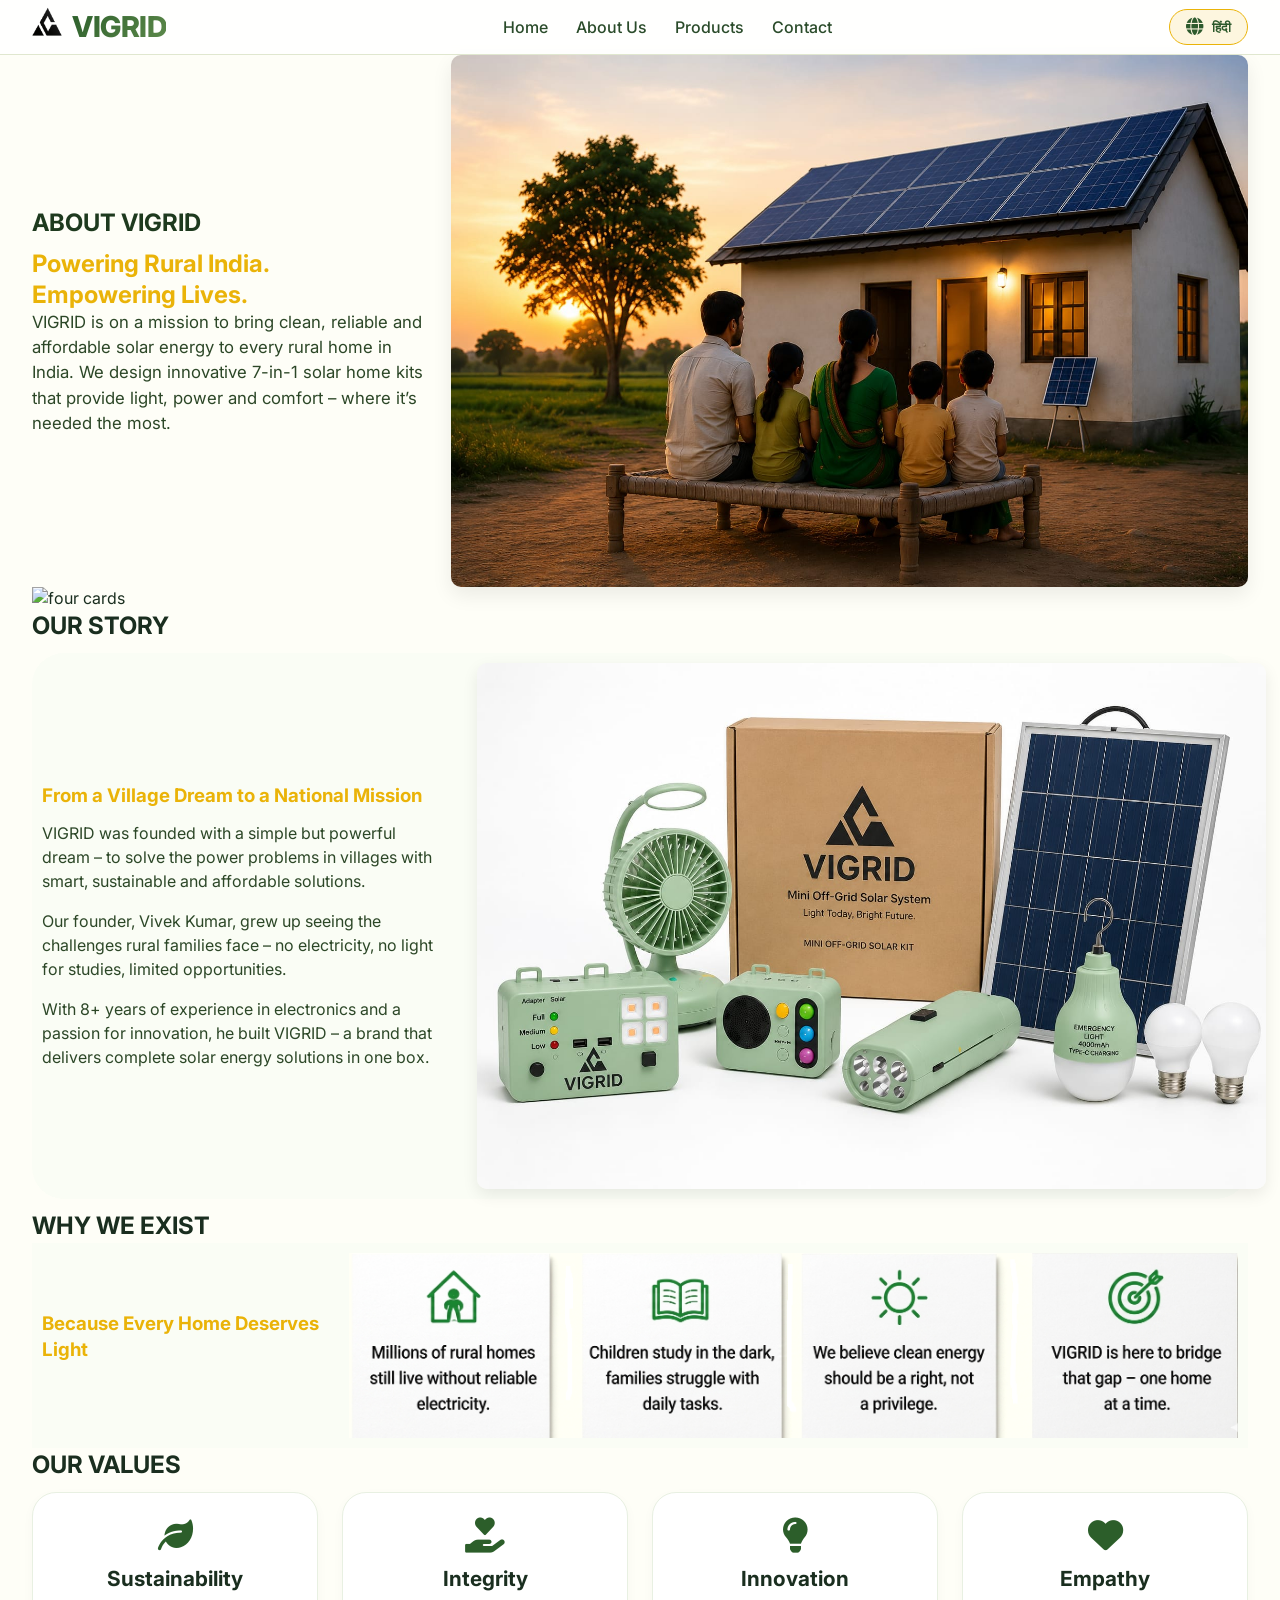
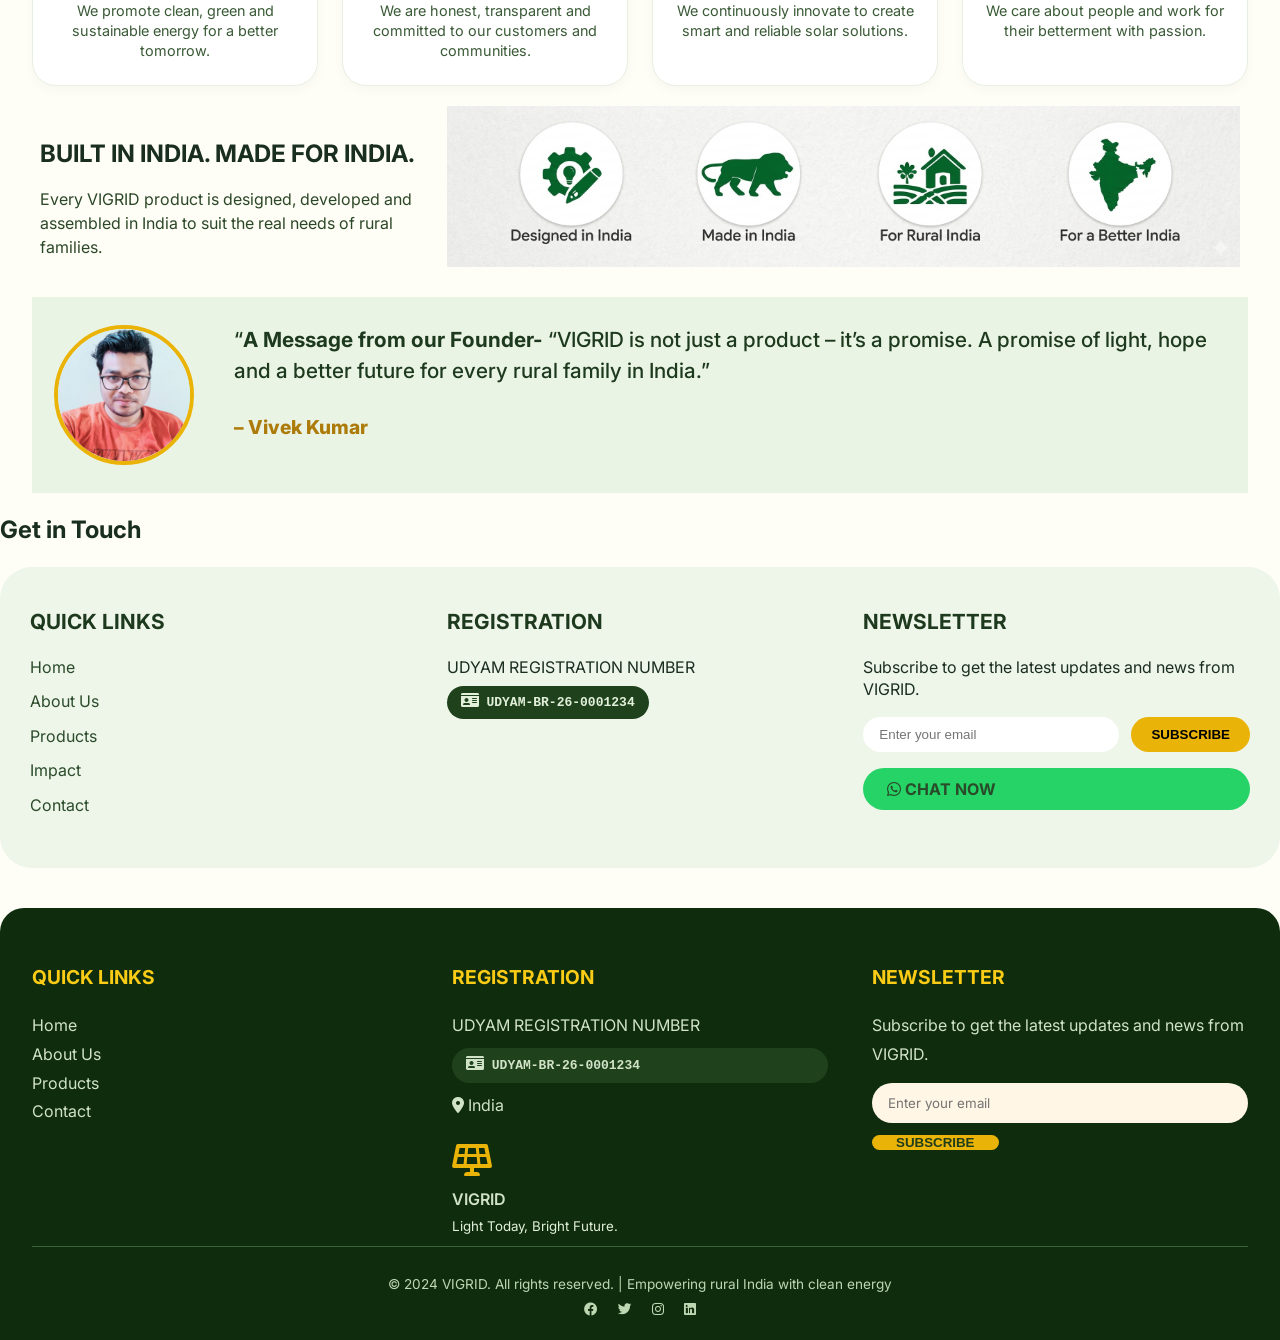
==== commit ea562842: "Update about.html" ====
--- a/about.html
+++ b/about.html
@@ -70,29 +70,7 @@
         <!-- Four Cards Section -->
 
 <div class="about-section">
-    <div class="values-grid">
-        <div class="value-card">
-            <i class="fas fa-lightbulb"></i>
-            <h3 data-i18n="value1_title">Clean Energy</h3>
-            <p data-i18n="value1_desc">Sustainable future for every home.</p>
-        </div>
-        <div class="value-card">
-            <i class="fas fa-rupee-sign"></i>
-            <h3 data-i18n="value2_title">Affordable</h3>
-            <p data-i18n="value2_desc">High-quality solutions at the right price.</p>
-        </div>
-        <div class="value-card">
-            
- <i class="fas fa-rupee-shield"></i>
-            <h3 data-i18n="value3_title"> 🛡️ Reliable</h3>
-            <p data-i18n="value3_desc">Built for rural needs, made to last.</p>
-        </div>
-        <div class="value-card">
-            <i class="fas fa-users"></i>
-            <h3 data-i18n="value4_title">Impact Driven</h3>
-            <p data-i18n="value4_desc">Creating real change in communities.</p>
-        </div>
-    </div>
+    <img src="fourcards.jpg" alt="four cards" id="hutImage">
 </div>
 
 
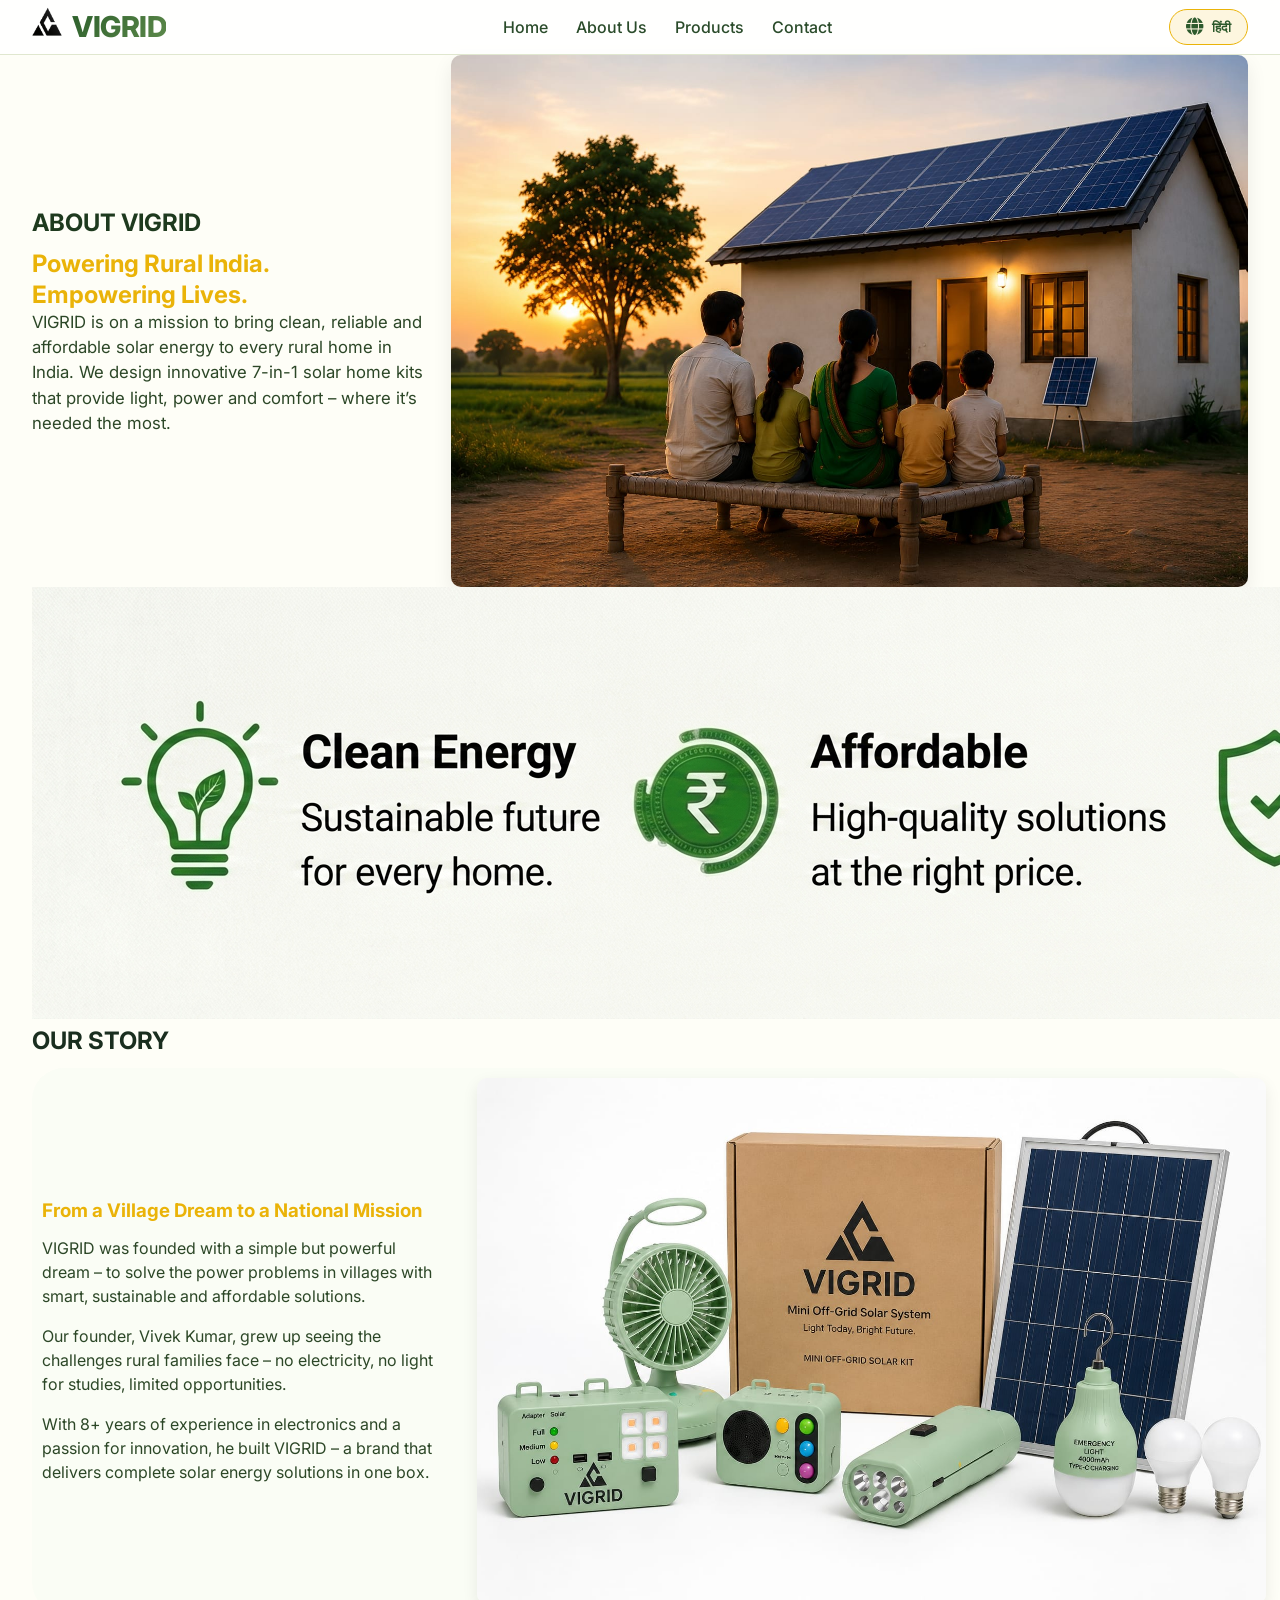
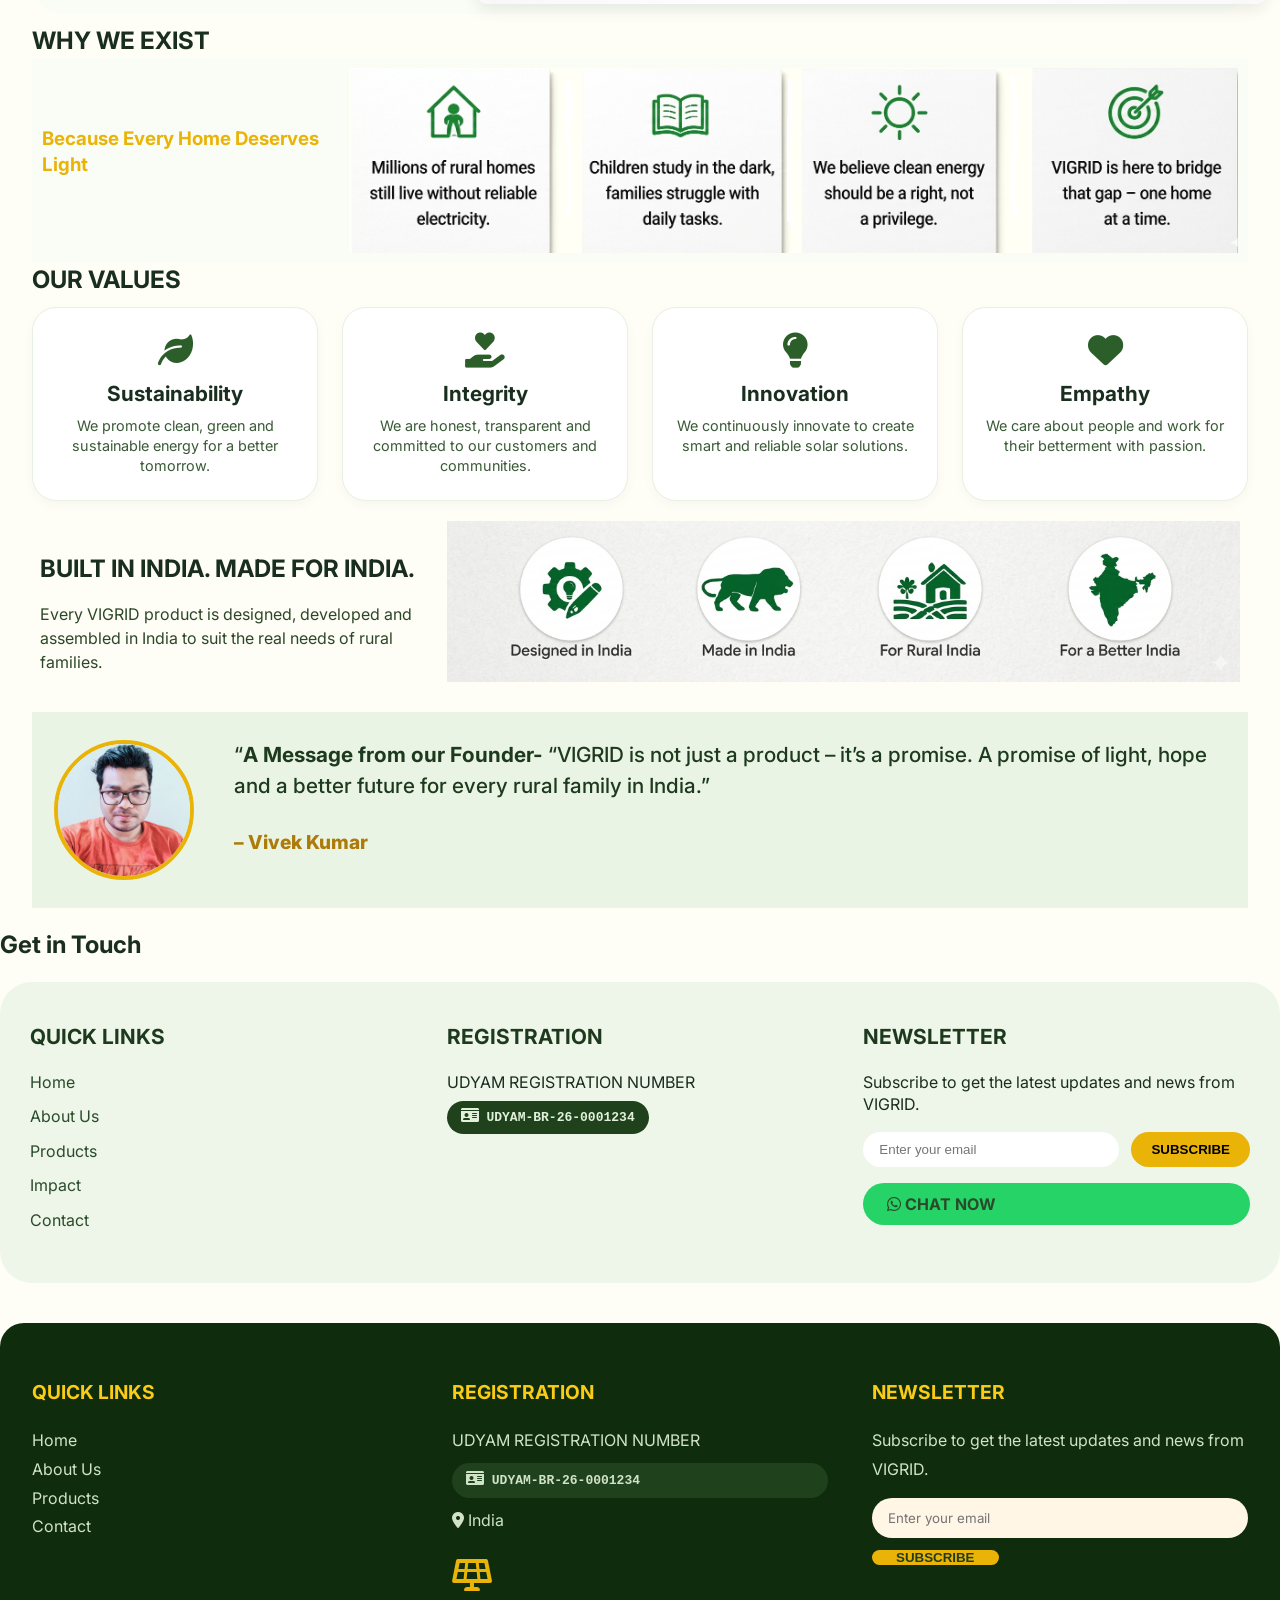
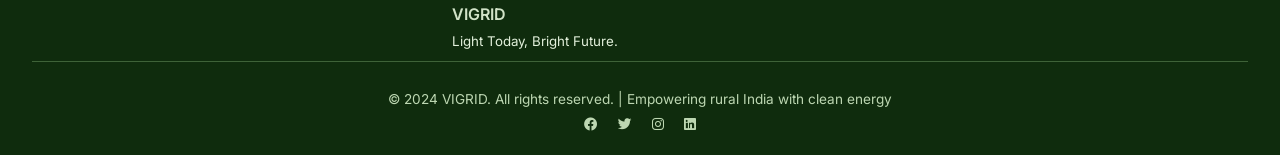
==== commit 1171ccea: "Update about.html" ====
--- a/about.html
+++ b/about.html
@@ -69,7 +69,7 @@
 
         <!-- Four Cards Section -->
 
-<div class="about-section">
+<div class="four-cards">
     <img src="fourcards.jpg" alt="four cards" id="hutImage">
 </div>
 
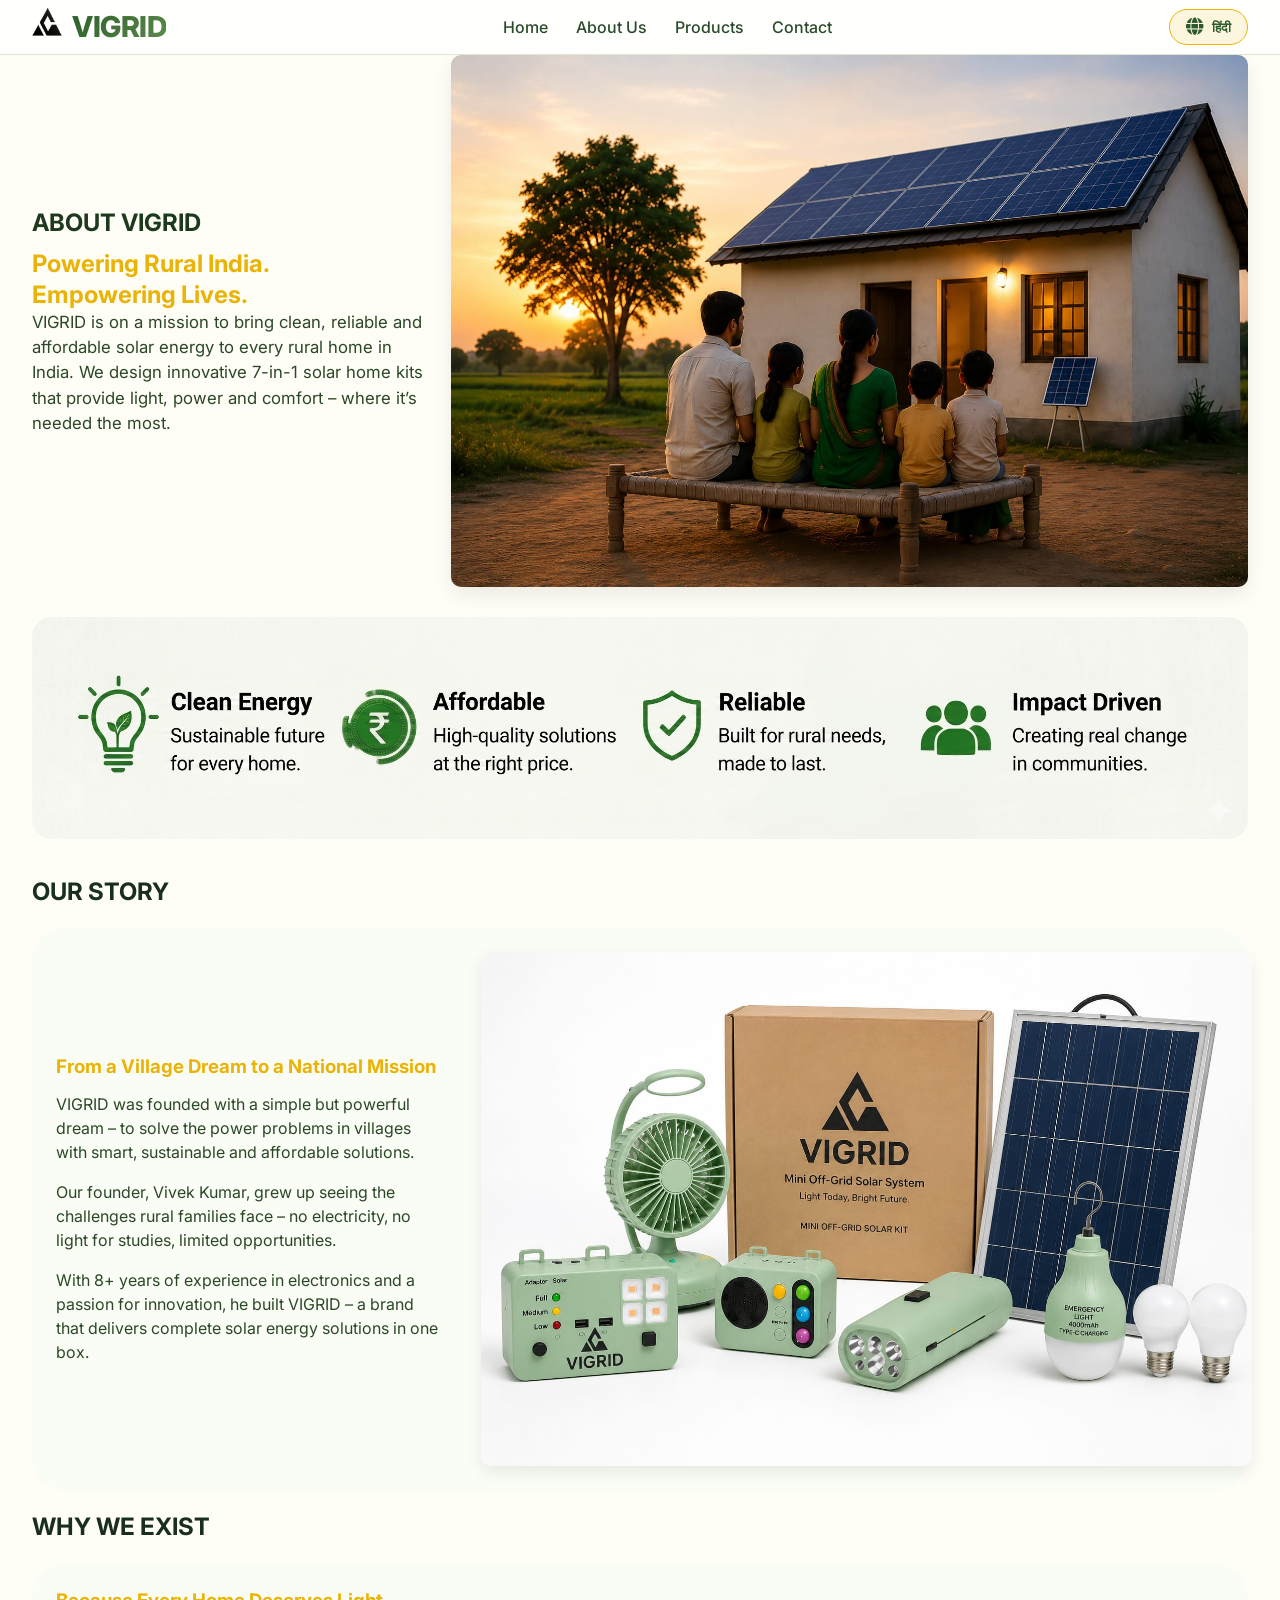
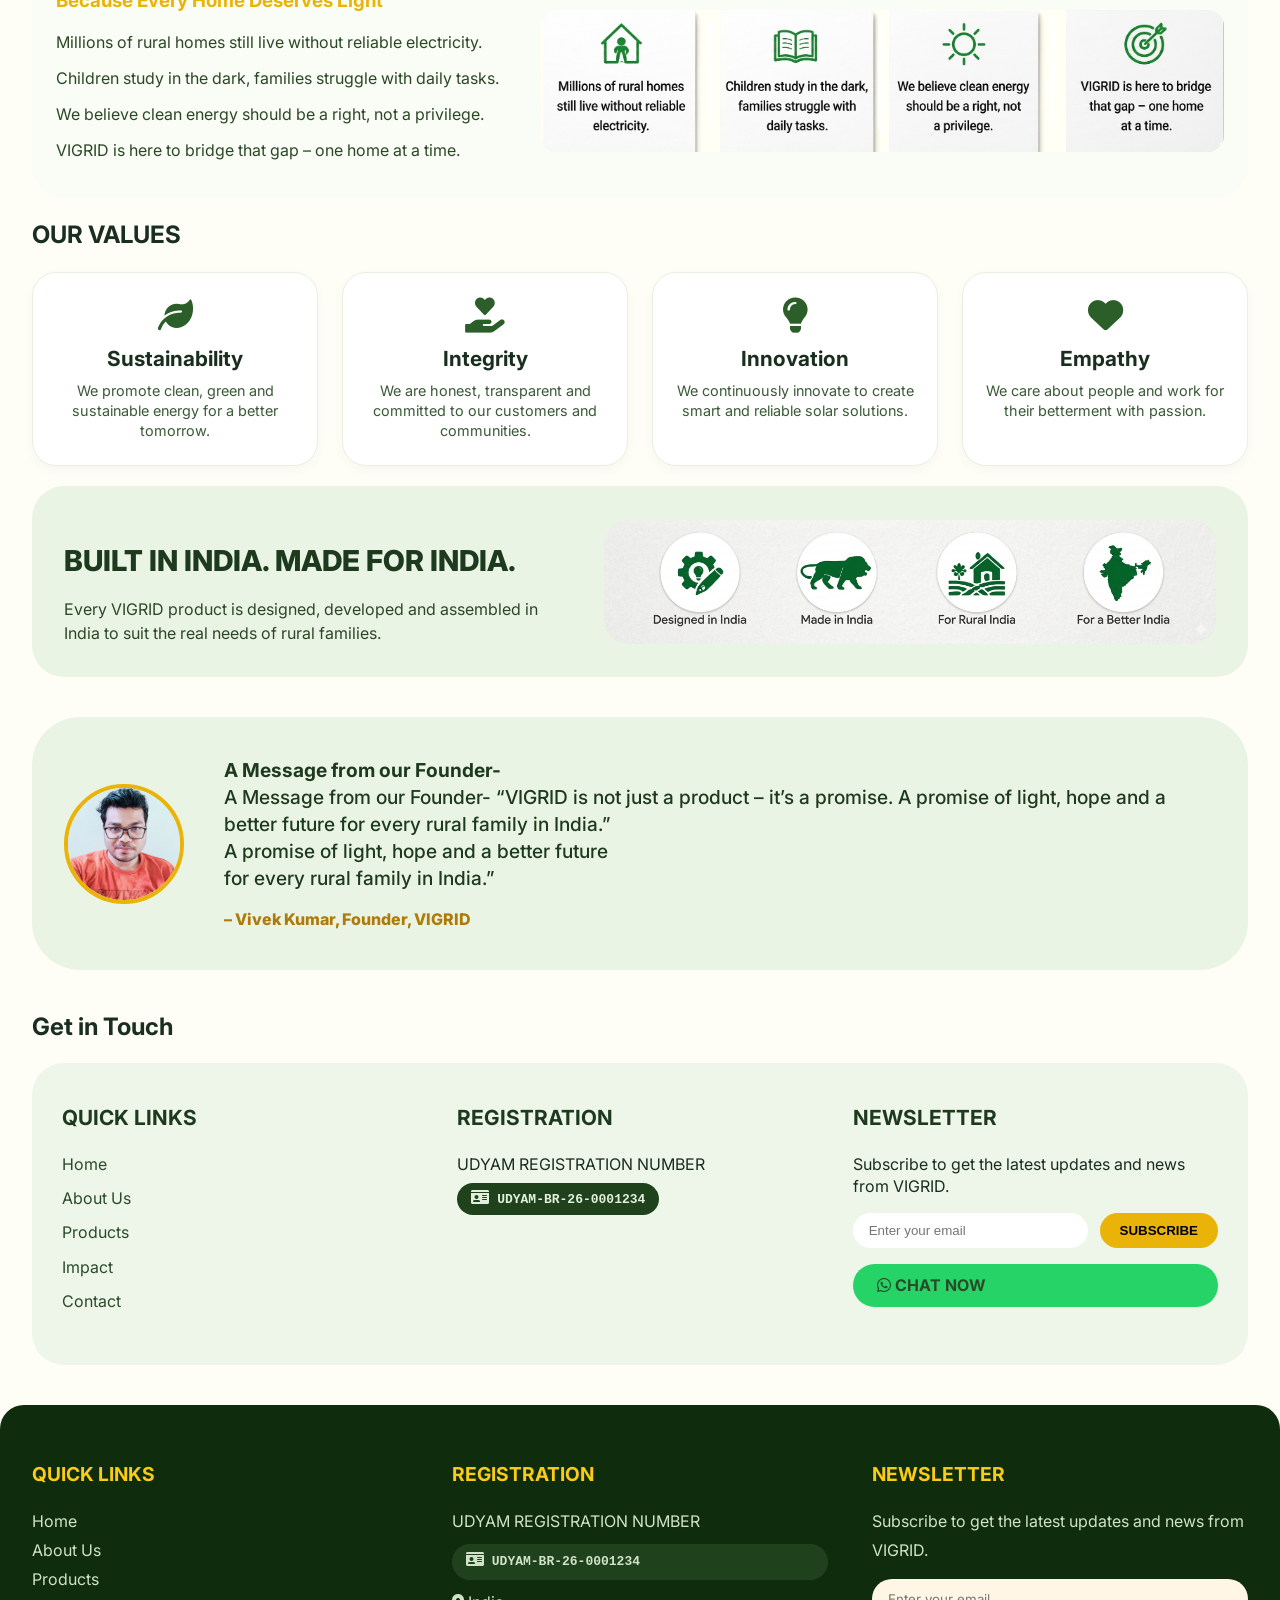
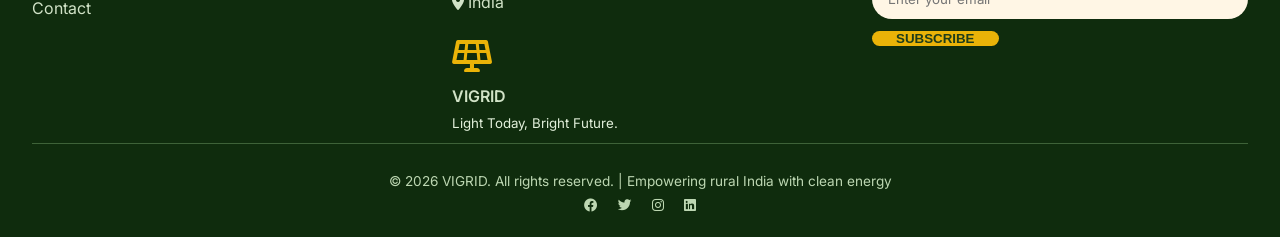
==== commit 0f7b2928: "Update about.html" ====
--- a/about.html
+++ b/about.html
@@ -9,20 +9,16 @@
     <link href="https://fonts.googleapis.com/css2?family=Inter:opsz,wght@14..32,300;14..32,400;14..32,500;14..32,600;14..32,700;14..32,800&display=swap" rel="stylesheet">
     <link rel="stylesheet" href="https://cdnjs.cloudflare.com/ajax/libs/font-awesome/6.0.0-beta3/css/all.min.css">
     <link rel="stylesheet" href="style.css">
-     <link rel="stylesheet" href="about-style.css">
-   
+    <link rel="stylesheet" href="about-style.css">
 </head>
 <body>
 
 <header class="site-header">
     <div class="container header-inner">
         <div class="logo">
-            <!-- Logo Section -->
-
-    <div class="logo-section">
-        <img src="logo.png" alt="VIGRID Logo" class="logo-image">
-
-</div>
+            <div class="logo-section">
+                <img src="logo.png" alt="VIGRID Logo" class="logo-image">
+            </div>
             <span>VIGRID</span>
         </div>
         <button class="menu-toggle" id="menuToggle" aria-label="Toggle navigation">
@@ -35,7 +31,7 @@
             <a href="contact.html" data-i18n="nav_contact">Contact</a>
             <div class="mobile-lang-switch" id="mobileLangSwitch">
                 <i class="fas fa-globe"></i>
-                <span id="mobileLangText" data-i18n="lang_switch">हिंदी</span>
+                <span id="mobileLangText">हिंदी</span>
             </div>
         </div>
         <button id="langToggleBtn" class="lang-switch desktop-only" aria-label="Switch Language">
@@ -48,136 +44,120 @@
 <main>
     <div class="container">
         <!-- About Hero - Two Columns -->
-<div class="about-hero">
-    <div class="about-two-columns">
-        <div class="about-content">
-            <section style="padding-top: 10px; padding-bottom: 10px;">
-            <h1 data-i18n="about_heading">ABOUT VIGRID</h1>
-            <div class="tagline">
-                <span data-i18n="about_tagline1">Powering Rural India.</span><br>
-                <span data-i18n="about_tagline2">Empowering Lives.</span>
-            </div>
-            <p data-i18n="about_desc">
-                VIGRID is on a mission to bring clean, reliable and affordable solar energy to every rural home in India. We design innovative 7-in-1 solar home kits that provide light, power and comfort – where it’s needed the most.
-            </p>
-        </div>
-        <div class="about-image">
-            <img src="hut.jpg" alt="Rural hut with solar" id="hutImage">
-        </div>
-    </div>
-</div>
-
-        <!-- Four Cards Section -->
-
-<div class="four-cards">
-    <img src="fourcards.jpg" alt="four cards" id="hutImage">
-</div>
-
-
-                    
-    
-       <!-- OUR STORY - Two Columns -->
-<div class="about-section">
-    <h2 data-i18n="story_heading">OUR STORY</h2>
-    <div class="story-two-columns">
-        <div class="story-content-left">
-            <h3 data-i18n="story_sub" style="color: #eab308; margin-bottom: 12px;">From a Village Dream to a National Mission</h3>
-            <p data-i18n="story_p1">VIGRID was founded with a simple but powerful dream – to solve the power problems in villages with smart, sustainable and affordable solutions.</p>
-            <p data-i18n="story_p2" style="margin-top: 16px;">Our founder, Vivek Kumar, grew up seeing the challenges rural families face – no electricity, no light for studies, limited opportunities.</p>
-            <p data-i18n="story_p3" style="margin-top: 16px;">With 8+ years of experience in electronics and a passion for innovation, he built VIGRID – a brand that delivers complete solar energy solutions in one box.</p>
-        </div>
-        <div class="story-image-right">
-            <img src="vigriditems.jpg" alt="VIGRID Products" class="story-img">
-        </div>
-    </div>
-</div>
-
-        
-        <!-- WHY WE EXIST - Two Columns -->
-<div class="about-section">
-    <h2 data-i18n="why_heading">WHY WE EXIST</h2>
-    <div class="why-two-columns">
-        <div class="why-text-left">
-            <h3 data-i18n="why_sub" style="color: #eab308; margin-bottom: 16px;">Because Every Home Deserves Light</h3>
-            
-        </div>
-        <div class="why-image-right">
-            <img src="whywe.jpg" alt="Why we exist - rural electrification" class="why-img">
-        </div>
-    </div>
-</div>
-
-        
-        <!-- OUR VALUES - 2x2 Grid Cards -->
-<div class="about-section">
-    <h2 data-i18n="values_heading">OUR VALUES</h2>
-    <div class="values-grid">
-        <div class="value-card">
-            <i class="fas fa-leaf"></i>
-            <h3 data-i18n="value1_title">Sustainability</h3>
-            <p data-i18n="value1_desc">We promote clean, green and sustainable energy for a better tomorrow.</p>
-        </div>
-        <div class="value-card">
-            <i class="fas fa-hand-holding-heart"></i>
-            <h3 data-i18n="value2_title">Integrity</h3>
-            <p data-i18n="value2_desc">We are honest, transparent and committed to our customers and communities.</p>
-        </div>
-        <div class="value-card">
-            <i class="fas fa-lightbulb"></i>
-            <h3 data-i18n="value3_title">Innovation</h3>
-            <p data-i18n="value3_desc">We continuously innovate to create smart and reliable solar solutions.</p>
-        </div>
-        <div class="value-card">
-            <i class="fas fa-heart"></i>
-            <h3 data-i18n="value4_title">Empathy</h3>
-            <p data-i18n="value4_desc">We care about people and work for their betterment with passion.</p>
-        </div>
-    </div>
-</div>
-
-
-<!-- BUILT IN INDIA. MADE FOR INDIA. - Two Columns -->
-<div class="about-section">
-    <div class="built-two-columns">
-        <div class="built-content-left">
-            <i class="fas fa-flag-india" style="font-size: 2.5rem; color: #eab308; margin-bottom: 16px;"></i>
-            <h2 style="margin: 0 0 16px 0;" data-i18n="built_heading">BUILT IN INDIA. MADE FOR INDIA.</h2>
-            <p data-i18n="built_desc">Every VIGRID product is designed, developed and assembled in India to suit the real needs of rural families.</p>
-        </div>
-
-
-<div class="built-image-right">
-            <img src="builtinindia.jpg" alt="Built in India - Made in India" class="built-img">
-        </div>
-           </div>
-        </div>
-    </div>
-    
-
-
-        <!-- Founder Message -->
-            <!-- Founder Quote -->
-    <div class="container">
+        <div class="about-hero">
+            <div class="about-two-columns">
+                <div class="about-content">
+                    <h1 data-i18n="about_heading">ABOUT VIGRID</h1>
+                    <div class="tagline">
+                        <span data-i18n="about_tagline1">Powering Rural India.</span><br>
+                        <span data-i18n="about_tagline2">Empowering Lives.</span>
+                    </div>
+                    <p data-i18n="about_desc">
+                        VIGRID is on a mission to bring clean, reliable and affordable solar energy to every rural home in India. We design innovative 7-in-1 solar home kits that provide light, power and comfort – where it’s needed the most.
+                    </p>
+                </div>
+                <div class="about-image">
+                    <img src="hut.jpg" alt="Rural hut with solar" id="hutImage">
+                </div>
+            </div>
+        </div>
+
+        <!-- Four Cards Section - Single Image -->
+        <div class="four-cards-wrapper">
+            <div class="single-image-container">
+                <img src="fourcards.jpg" alt="VIGRID Four Pillars" class="four-cards-image">
+            </div>
+        </div>
+
+        <!-- OUR STORY - Two Columns -->
+        <div class="about-section">
+            <h2 data-i18n="story_heading">OUR STORY</h2>
+            <div class="story-two-columns">
+                <div class="story-content-left">
+                    <h3 data-i18n="story_sub" style="color: #eab308; margin-bottom: 12px;">From a Village Dream to a National Mission</h3>
+                    <p data-i18n="story_p1">VIGRID was founded with a simple but powerful dream – to solve the power problems in villages with smart, sustainable and affordable solutions.</p>
+                    <p data-i18n="story_p2" style="margin-top: 16px;">Our founder, Vivek Kumar, grew up seeing the challenges rural families face – no electricity, no light for studies, limited opportunities.</p>
+                    <p data-i18n="story_p3" style="margin-top: 16px;">With 8+ years of experience in electronics and a passion for innovation, he built VIGRID – a brand that delivers complete solar energy solutions in one box.</p>
+                </div>
+                <div class="story-image-right">
+                    <img src="vigriditems.jpg" alt="VIGRID Products" class="story-img">
+                </div>
+            </div>
+        </div>
+
+        <!-- WHY WE EXIST - Two Columns with bullet points -->
+        <div class="about-section">
+            <h2 data-i18n="why_heading">WHY WE EXIST</h2>
+            <div class="why-two-columns">
+                <div class="why-text-left">
+                    <h3 data-i18n="why_sub" style="color: #eab308; margin-bottom: 16px;">Because Every Home Deserves Light</h3>
+                    <p data-i18n="why_p1">Millions of rural homes still live without reliable electricity.</p>
+                    <p data-i18n="why_p2">Children study in the dark, families struggle with daily tasks.</p>
+                    <p data-i18n="why_p3">We believe clean energy should be a right, not a privilege.</p>
+                    <p data-i18n="why_p4">VIGRID is here to bridge that gap – one home at a time.</p>
+                </div>
+                <div class="why-image-right">
+                    <img src="whywe.jpg" alt="Why we exist - rural electrification" class="why-img">
+                </div>
+            </div>
+        </div>
+
+        <!-- OUR VALUES - 4 Cards in a row (responsive) -->
+        <div class="about-section">
+            <h2 data-i18n="values_heading">OUR VALUES</h2>
+            <div class="values-grid">
+                <div class="value-card">
+                    <i class="fas fa-leaf"></i>
+                    <h3 data-i18n="value1_title">Sustainability</h3>
+                    <p data-i18n="value1_desc">We promote clean, green and sustainable energy for a better tomorrow.</p>
+                </div>
+                <div class="value-card">
+                    <i class="fas fa-hand-holding-heart"></i>
+                    <h3 data-i18n="value2_title">Integrity</h3>
+                    <p data-i18n="value2_desc">We are honest, transparent and committed to our customers and communities.</p>
+                </div>
+                <div class="value-card">
+                    <i class="fas fa-lightbulb"></i>
+                    <h3 data-i18n="value3_title">Innovation</h3>
+                    <p data-i18n="value3_desc">We continuously innovate to create smart and reliable solar solutions.</p>
+                </div>
+                <div class="value-card">
+                    <i class="fas fa-heart"></i>
+                    <h3 data-i18n="value4_title">Empathy</h3>
+                    <p data-i18n="value4_desc">We care about people and work for their betterment with passion.</p>
+                </div>
+            </div>
+        </div>
+
+        <!-- BUILT IN INDIA. MADE FOR INDIA. - Two Columns -->
+        <div class="about-section">
+            <div class="built-two-columns">
+                <div class="built-content-left">
+                    <i class="fas fa-flag-india" style="font-size: 2.5rem; color: #eab308; margin-bottom: 16px;"></i>
+                    <h2 style="margin: 0 0 16px 0;" data-i18n="built_heading">BUILT IN INDIA. MADE FOR INDIA.</h2>
+                    <p data-i18n="built_desc">Every VIGRID product is designed, developed and assembled in India to suit the real needs of rural families.</p>
+                </div>
+                <div class="built-image-right">
+                    <img src="builtinindia.jpg" alt="Built in India - Made in India" class="built-img">
+                </div>
+            </div>
+        </div>
+
+        <!-- Founder Message (no extra container) -->
         <div class="founder-section">
             <div class="founder-flex">
                 <div class="founder-avatar">
-
-            <img src="founder2.png" alt="Vivek Kumar, Founder VIGRID" class="founder-img">
-        </div>
-        <div class="founder-quote">
-            <span data-i18n="founder_quote">“<strong>A Message from our Founder-</strong>
-“VIGRID is not just a product – it’s a promise.
-A promise of light, hope and a better future
-for every rural family in India.”</span>
-            <div class="founder-name" data-i18n="founder_name">— VIVEK KUMAR, Founder, VIGRID</div>
-        </div>
-    </div>
-</div>
-                </div>
-
-            </div>
-        
- 
+                    <img src="founder2.png" alt="Vivek Kumar, Founder VIGRID" class="founder-img">
+                </div>
+                <div class="founder-quote">
+                    <span data-i18n="founder_quote"><strong>A Message from our Founder-</strong><br>
+                    “VIGRID is not just a product – it’s a promise.<br>
+                    A promise of light, hope and a better future<br>
+                    for every rural family in India.”</span>
+                    <div class="founder-name" data-i18n="founder_name">— VIVEK KUMAR, Founder, VIGRID</div>
+                </div>
+            </div>
+        </div>
 
         <!-- Get in Touch -->
         <div class="about-section">
@@ -187,7 +167,7 @@
                     <h4 data-i18n="quick_links_title">QUICK LINKS</h4>
                     <a href="index.html" data-i18n="nav_home">Home</a>
                     <a href="about.html" data-i18n="nav_about">About Us</a>
-                    <a href="#" data-i18n="nav_products">Products</a>
+                    <a href="products.html" data-i18n="nav_products">Products</a>
                     <a href="#" data-i18n="impact_link">Impact</a>
                     <a href="#" data-i18n="nav_contact">Contact</a>
                 </div>
@@ -211,7 +191,7 @@
     </div>
 </main>
 
-<!-- FOOTER -->
+<!-- FOOTER (same) -->
 <footer>
     <div class="container">
         <div class="footer-grid">
@@ -219,7 +199,7 @@
                 <h4 data-i18n="footer_quick">QUICK LINKS</h4>
                 <a href="index.html" data-i18n="footer_home">Home</a>
                 <a href="about.html" data-i18n="footer_about">About Us</a>
-                <a href="#" data-i18n="footer_products">Products</a>
+                <a href="products.html" data-i18n="footer_products">Products</a>
                 <a href="#" data-i18n="footer_contact">Contact</a>
             </div>
             <div class="footer-col">
@@ -256,7 +236,7 @@
 </footer>
 
 <script>
-    // Translations for about page (English + Hindi)
+    // Translations for about page (English + Hindi) – same as before, unchanged
     const aboutTranslations = {
         en: {
             nav_home: "Home", nav_about: "About Us", nav_products: "Products", nav_contact: "Contact", impact_link: "Impact",
@@ -284,14 +264,14 @@
             built_desc: "Every VIGRID product is designed, developed and assembled in India to suit the real needs of rural families.",
             built_point1: "Designed in India", built_point2: "Made in India", built_point3: "For Rural India", built_point4: "For a Better India",
             founder_msg_heading: "A Message from our Founder",
-            founder_quote_text: "“VIGRID is not just a product – it’s a promise. A promise of light, hope and a better future for every rural family in India.”",
-            founder_name: "– Vivek Kumar", founder_title: "Founder, VIGRID",
+            founder_quote: "A Message from our Founder-\n“VIGRID is not just a product – it’s a promise.\nA promise of light, hope and a better future\nfor every rural family in India.”",
+            founder_name: "– Vivek Kumar, Founder, VIGRID",
             contact_heading: "Get in Touch", quick_links_title: "QUICK LINKS", registration_title: "REGISTRATION",
             reg_label: "UDYAM REGISTRATION NUMBER", newsletter_title: "NEWSLETTER", newsletter_desc: "Subscribe to get the latest updates and news from VIGRID.",
             subscribe_btn: "SUBSCRIBE", chat_now: "CHAT NOW",
             footer_quick: "QUICK LINKS", footer_home: "Home", footer_about: "About Us", footer_products: "Products", footer_contact: "Contact",
             footer_reg: "REGISTRATION", footer_reg_label: "UDYAM REGISTRATION NUMBER", footer_tagline: "Light Today, Bright Future.",
-            footer_newsletter: "NEWSLETTER", copyright_text: "© 2024 VIGRID. All rights reserved. | Empowering rural India with clean energy"
+            footer_newsletter: "NEWSLETTER", copyright_text: "© 2026 VIGRID. All rights reserved. | Empowering rural India with clean energy"
         },
         hi: {
             nav_home: "होम", nav_about: "हमारे बारे में", nav_products: "उत्पाद", nav_contact: "संपर्क करें", impact_link: "प्रभाव",
@@ -319,14 +299,14 @@
             built_desc: "हर विग्रिड उत्पाद भारत में डिजाइन, विकसित और असेंबल किया जाता है ताकि ग्रामीण परिवारों की वास्तविक जरूरतों को पूरा किया जा सके।",
             built_point1: "भारत में डिज़ाइन", built_point2: "भारत में निर्मित", built_point3: "ग्रामीण भारत के लिए", built_point4: "एक बेहतर भारत के लिए",
             founder_msg_heading: "संस्थापक का संदेश",
-            founder_quote_text: "“विग्रिड सिर्फ एक उत्पाद नहीं है – यह एक वादा है। भारत के हर ग्रामीण परिवार के लिए रोशनी, आशा और बेहतर भविष्य का वादा।”",
-            founder_name: "– विवेक कुमार", founder_title: "संस्थापक, विग्रिड",
+            founder_quote: "संस्थापक का संदेश-\n“विग्रिड सिर्फ एक उत्पाद नहीं है – यह एक वादा है।\nरोशनी, आशा और बेहतर भविष्य का वादा\nभारत के हर ग्रामीण परिवार के लिए।”",
+            founder_name: "– विवेक कुमार, संस्थापक, विग्रिड",
             contact_heading: "संपर्क करें", quick_links_title: "त्वरित लिंक", registration_title: "पंजीकरण",
             reg_label: "उद्यम पंजीकरण संख्या", newsletter_title: "न्यूज़लेटर", newsletter_desc: "विग्रिड से नवीनतम अपडेट और समाचार प्राप्त करने के लिए सदस्यता लें।",
             subscribe_btn: "सदस्यता लें", chat_now: "अभी चैट करें",
             footer_quick: "त्वरित लिंक", footer_home: "होम", footer_about: "हमारे बारे में", footer_products: "उत्पाद", footer_contact: "संपर्क करें",
             footer_reg: "पंजीकरण", footer_reg_label: "उद्यम पंजीकरण संख्या", footer_tagline: "आज रोशनी, उज्ज्वल भविष्य।",
-            footer_newsletter: "न्यूज़लेटर", copyright_text: "© 2024 विग्रिड. सर्वाधिकार सुरक्षित। | स्वच्छ ऊर्जा से ग्रामीण भारत को सशक्त बनाना"
+            footer_newsletter: "न्यूज़लेटर", copyright_text: "© 2026 विग्रिड. सर्वाधिकार सुरक्षित। | स्वच्छ ऊर्जा से ग्रामीण भारत को सशक्त बनाना"
         }
     };
 
@@ -422,4 +402,4 @@
     });
 </script>
 </body>
-</html>
+</html>
--- a/about-style.css
+++ b/about-style.css
@@ -1,18 +1,17 @@
+/* About Page Styles - Cleaned and Fixed */
+
+/* Hero two columns */
 .about-two-columns {
     display: grid;
     grid-template-columns: 1fr 2fr;
     gap: 20px;
     align-items: center;
 }
-
-    .about-content h1 {
-    font-size: 1.5rem;    /* pehle 3rem tha – ab kam */
+.about-content h1 {
+    font-size: 1.5rem;
     font-weight: 700;
     color: #1e3a1e;
     margin-bottom: 8px;
-}
-.tagline{
-    font-size: 2rem;
 }
 .about-content .tagline {
     font-size: 1.5rem;
@@ -23,7 +22,7 @@
 .about-content p {
     font-size: 1.05rem;
     color: #2c4727;
-    margin-top: 0px;
+    margin-top: 0;
     line-height: 1.5;
 }
 .about-image img {
@@ -32,113 +31,24 @@
     box-shadow: 0 8px 20px rgba(0,0,0,0.08);
     display: block;
 }
-@media (max-width: 800px) {
-    .about-two-columns {
-        grid-template-columns: 1fr;
-        gap: 32px;
-        text-align: center;
-    }
-@media (max-width: 800px) {
-    .about-content h1 {
-        font-size: 1.8rem;  /* mobile par aur chhota */
-    }
-}
-            
-
-
-/* FORCE FOUR CARDS IN ONE HORIZONTAL ROW */
-.four-cards-container {
+
+/* Four Cards - Single Image */
+.four-cards-wrapper {
     width: 100%;
     margin: 30px 0;
 }
-
-.four-cards-row {
-    display: flex !important;
-    flex-direction: row !important;
-    flex-wrap: nowrap !important;
-    justify-content: space-between;
-    gap: 20px;
-    width: 100%;
-}
-
-.single-card {
-    flex: 1;
-    min-width: 0;  /* prevents overflow */
-    background: white;
-    padding: 20px 12px;
-    border-radius: 24px;
+.single-image-container {
+    width: 100%;
     text-align: center;
-    box-shadow: 0 4px 12px rgba(0,0,0,0.03);
-    border: 1px solid #e8f0e2;
-    transition: 0.2s;
-}
-
-.single-card:hover {
-    transform: translateY(-4px);
-    border-color: #eab308;
-}
-
-.single-card i {
-    font-size: 2rem;
-    color: #2c5e2a;
-    margin-bottom: 10px;
-}
-
-.single-card h3 {
-    font-size: 1.1rem;
-    font-weight: 700;
-    margin-bottom: 6px;
-    color: #1e3a1e;
-}
-
-.single-card p {
-    font-size: 0.8rem;
-    color: #3a5a36;
-    line-height: 1.4;
-}
-
-/* Mobile: still horizontal row, just smaller */
-@media (max-width: 700px) {
-    .four-cards-row {
-        gap: 12px;
-    }
-    .single-card {
-        padding: 12px 6px;
-    }
-    .single-card i {
-        font-size: 1.5rem;
-    }
-    .single-card h3 {
-        font-size: 0.85rem;
-    }
-    .single-card p {
-        font-size: 0.7rem;
-    }
-}
-
-@media (max-width: 500px) {
-    .four-cards-row {
-        gap: 8px;
-    }
-    .single-card {
-        padding: 8px 4px;
-    }
-    .single-card i {
-        font-size: 1.2rem;
-    }
-    .single-card h3 {
-        font-size: 0.7rem;
-    }
-    .single-card p {
-        font-size: 0.6rem;
-    }
-}
-    
-        
-       
-        
-    
-}/* OUR STORY two columns */
+}
+.four-cards-image {
+    max-width: 100%;
+    height: auto;
+    display: inline-block;
+    border-radius: 20px;
+}
+
+/* OUR STORY two columns */
 .story-two-columns {
     display: grid;
     grid-template-columns: 33% 66%;
@@ -146,8 +56,8 @@
     align-items: center;
     background: #fafdf5;
     border-radius: 32px;
-    padding: 10px;
-    margin: 10px 0;
+    padding: 24px;
+    margin: 20px 0;
 }
 .story-content-left p {
     color: #2c4727;
@@ -159,151 +69,17 @@
     box-shadow: 0 6px 16px rgba(0,0,0,0.08);
     display: block;
 }
-/* Mobile responsive */
-@media (max-width: 800px) {
-    .story-two-columns {
-        grid-template-columns: 1fr;
-        gap: 24px;
-        text-align: center;
-    }
-    .story-image-right {
-        order: 2;
-    }
-}
-
-/* Mobile: 2 columns on smaller screens */
-@media (max-width: 700px) {
-    .about-grid-list {
-        grid-template-columns: repeat(2, 1fr);
-        gap: 16px;
-    }
-}
-@media (max-width: 480px) {
-    .about-grid-list {
-        grid-template-columns: 1fr;
-    }
-}
-        .story-content, .why-content, .values-list, .message-content, .built-content {
-            background: #fafdf5;
-            padding: 32px;
-            border-radius: 32px;
-            margin: 20px 0;
-        }
-        .values-list ul, .built-list ul {
-            list-style: none;
-            padding-left: 0;
-        }
-        .values-list li, .built-list li {
-            margin-bottom: 20px;
-            padding-left: 28px;
-            position: relative;
-        }
-        .values-list li:before, .built-list li:before {
-            content: "⚡";
-            color: #eab308;
-            position: absolute;
-            left: 0;
-            font-size: 1.2rem;
-        }
-        .contact-row {
-            display: grid;
-            grid-template-columns: repeat(auto-fit, minmax(200px, 1fr));
-            gap: 30px;
-            background: #eef5e9;
-            border-radius: 32px;
-            padding: 40px 30px;
-            margin-top: 20px;
-        }
-        .contact-col h4 {
-            font-size: 1.3rem;
-            font-weight: 700;
-            margin-bottom: 20px;
-            color: #1e3a1e;
-        }
-        .contact-col a {
-            display: block;
-            color: #2a4b2a;
-            text-decoration: none;
-            margin-bottom: 12px;
-            transition: 0.2s;
-        }
-        .contact-col a:hover {
-            color: #eab308;
-            transform: translateX(4px);
-        }
-        .reg-number {
-            background: #1f421c;
-            display: inline-block;
-            padding: 6px 14px;
-            border-radius: 28px;
-            font-weight: 600;
-            font-family: monospace;
-            color: #e2f0db;
-            margin: 8px 0;
-        }
-        .whatsapp-chat {
-            display: inline-flex;
-            align-items: center;
-            gap: 10px;
-            background: #25D366;
-            color: white;
-            font-weight: 700;
-            padding: 10px 24px;
-            border-radius: 60px;
-            text-decoration: none;
-            margin-top: 16px;
-        }
-        .newsletter-inline {
-            display: flex;
-            flex-wrap: wrap;
-            gap: 12px;
-            margin-top: 16px;
-        }
-        .newsletter-inline input {
-            flex: 1;
-            padding: 10px 16px;
-            border-radius: 60px;
-            border: none;
-            outline: none;
-        }
-        .newsletter-inline button {
-            background: #eab308;
-            border: none;
-            padding: 10px 20px;
-            border-radius: 60px;
-            font-weight: bold;
-            cursor: pointer;
-        }
-        .mini-solar-image {
-            margin-top: 30px;
-            text-align: center;
-        }
-        .mini-solar-image img {
-            max-width: 100%;
-            border-radius: 32px;
-            box-shadow: 0 8px 20px rgba(0,0,0,0.1);
-        }
-        @media (max-width: 800px) {
-            .about-two-columns {
-                grid-template-columns: 1fr;
-                gap: 32px;
-                text-align: center;
-            }
-            .about-content h1 { font-size: 2.2rem; }
-            .about-section h2 { font-size: 1.7rem; }
-            .contact-row { grid-template-columns: 1fr; gap: 40px; }
-        }
 
 /* WHY WE EXIST two columns */
 .why-two-columns {
     display: grid;
-    grid-template-columns: 1fr 3fr;  /* equal width */
-    gap: 10px;
+    grid-template-columns: 1fr 1.5fr;
+    gap: 30px;
     align-items: center;
     background: #fafdf5;
-    
-    padding: 10px;
-    margin: 0px 0;
+    border-radius: 32px;
+    padding: 24px;
+    margin: 20px 0;
 }
 .why-text-left p {
     color: #2c4727;
@@ -312,32 +88,17 @@
 }
 .why-image-right img {
     width: 100%;
-/* border-radius: 24px;
-    box-shadow: 0 6px 16px rgba(0,0,0,0.08);*/
-    display: block;
-}
-/* Mobile responsive */
-@media (max-width: 800px) {
-    .why-two-columns {
-        grid-template-columns: 1fr;
-        gap: 24px;
-        text-align: center;
-    }
-    .why-image-right {
-        order: 2;
-    }
-}
-    
-
-/* OUR VALUES - 2x2 grid */
-
+    border-radius: 16px;
+    display: block;
+}
+
+/* OUR VALUES - 4 cards grid, responsive */
 .values-grid {
     display: grid;
     grid-template-columns: repeat(4, 1fr);
     gap: 24px;
-    margin: 10px 0;
-}
-
+    margin: 20px 0;
+}
 .value-card {
     background: white;
     padding: 24px 20px;
@@ -353,7 +114,7 @@
 }
 .value-card i {
     font-size: 2.2rem;
-    color: #2c5e2a;  /* green */
+    color: #2c5e2a;
     margin-bottom: 12px;
 }
 .value-card h3 {
@@ -366,60 +127,187 @@
     color: #3a5a36;
     line-height: 1.4;
 }
-@media (max-width: 900px) {
-    .values-grid {
-        grid-template-columns: repeat(2, 1fr);  /* 900px se neeche 2 columns */
-    }
-}
-@media (max-width: 500px) {
-    .values-grid {
-        grid-template-columns: 1fr;  /* 500px se neeche 1 column */
-    }
-}
-
 
 /* BUILT IN INDIA - Two Columns */
 .built-two-columns {
     display: grid;
-    grid-template-columns: 1fr 2fr;
-    gap: 10px;
-    align-items: center;
-        background: #fefef7;
-    border-radius: 24px;
-    padding: 10px 8px;
-    margin: 10px 0;
-}
-.built-content-left h3 {
+    grid-template-columns: 1fr 1.2fr;
+    gap: 30px;
+    align-items: center;
+    background: #eaf4e4;
+    border-radius: 32px;
+    padding: 32px;
+    margin: 20px 0;
+}
+.built-content-left h2 {
     font-size: 1.8rem;
     font-weight: 800;
     color: #1e3a1e;
+    margin: 0 0 16px 0;
 }
 .built-content-left p {
     font-size: 1rem;
     color: #2c4727;
     line-height: 1.5;
 }
-
 .built-image-right img {
     width: 100%;
-    /*border-radius: 32px;
-    box-shadow: 0 8px 20px rgba(0,0,0,0.1); */
-    display: block;
-}
-
+    border-radius: 24px;
+    display: block;
+}
+
+/* Founder Section */
+.founder-section {
+    background: #eaf4e4;
+    border-radius: 48px;
+    margin: 40px 0;
+    padding: 40px 32px;
+}
+.founder-flex {
+    display: flex;
+    flex-wrap: wrap;
+    gap: 40px;
+    align-items: center;
+    justify-content: flex-start;
+}
+.founder-avatar {
+    width: 120px;
+    height: 120px;
+    border-radius: 50%;
+    overflow: hidden;
+    border: 4px solid #eab308;
+    background: #cbdbaa;
+    flex-shrink: 0;
+}
+.founder-img {
+    width: 100%;
+    height: 100%;
+    object-fit: cover;
+}
+.founder-quote {
+    flex: 1;
+    font-size: 1.2rem;
+    font-weight: 500;
+    line-height: 1.4;
+    color: #1e3a1e;
+}
+.founder-name {
+    margin-top: 16px;
+    font-weight: 800;
+    font-size: 1rem;
+    color: #ad7b0a;
+}
+
+/* Get in Touch */
+.contact-row {
+    display: grid;
+    grid-template-columns: repeat(auto-fit, minmax(200px, 1fr));
+    gap: 30px;
+    background: #eef5e9;
+    border-radius: 32px;
+    padding: 40px 30px;
+    margin-top: 20px;
+}
+.contact-col h4 {
+    font-size: 1.3rem;
+    font-weight: 700;
+    margin-bottom: 20px;
+    color: #1e3a1e;
+}
+.contact-col a {
+    display: block;
+    color: #2a4b2a;
+    text-decoration: none;
+    margin-bottom: 12px;
+    transition: 0.2s;
+}
+.contact-col a:hover {
+    color: #eab308;
+    transform: translateX(4px);
+}
+.reg-number {
+    background: #1f421c;
+    display: inline-block;
+    padding: 6px 14px;
+    border-radius: 28px;
+    font-weight: 600;
+    font-family: monospace;
+    color: #e2f0db;
+    margin: 8px 0;
+}
+.whatsapp-chat {
+    display: inline-flex;
+    align-items: center;
+    gap: 10px;
+    background: #25D366;
+    color: white;
+    font-weight: 700;
+    padding: 10px 24px;
+    border-radius: 60px;
+    text-decoration: none;
+    margin-top: 16px;
+}
+.newsletter-inline {
+    display: flex;
+    flex-wrap: wrap;
+    gap: 12px;
+    margin-top: 16px;
+}
+.newsletter-inline input {
+    flex: 1;
+    padding: 10px 16px;
+    border-radius: 60px;
+    border: none;
+    outline: none;
+}
+.newsletter-inline button {
+    background: #eab308;
+    border: none;
+    padding: 10px 20px;
+    border-radius: 60px;
+    font-weight: bold;
+    cursor: pointer;
+}
+
+/* Responsive */
+@media (max-width: 900px) {
+    .values-grid {
+        grid-template-columns: repeat(2, 1fr);
+    }
+}
 @media (max-width: 800px) {
+    .about-two-columns {
+        grid-template-columns: 1fr;
+        gap: 32px;
+        text-align: center;
+    }
+    .story-two-columns {
+        grid-template-columns: 1fr;
+        text-align: center;
+    }
+    .why-two-columns {
+        grid-template-columns: 1fr;
+        text-align: center;
+        gap: 24px;
+    }
     .built-two-columns {
         grid-template-columns: 1fr;
-        gap: 32px;
-        text-align: center;
-    }
-    .built-icons-right {
-        grid-template-columns: repeat(2, 1fr);
-        gap: 16px;
+        text-align: center;
+    }
+    .founder-flex {
+        flex-direction: column;
+        text-align: center;
+    }
+    .contact-row {
+        grid-template-columns: 1fr;
+        gap: 40px;
     }
 }
 @media (max-width: 500px) {
-    .built-icons-right {
-        grid-template-columns: 1fr;
-    }
-}
+    .values-grid {
+        grid-template-columns: 1fr;
+    }
+    .value-card {
+        padding: 16px;
+    }
+}
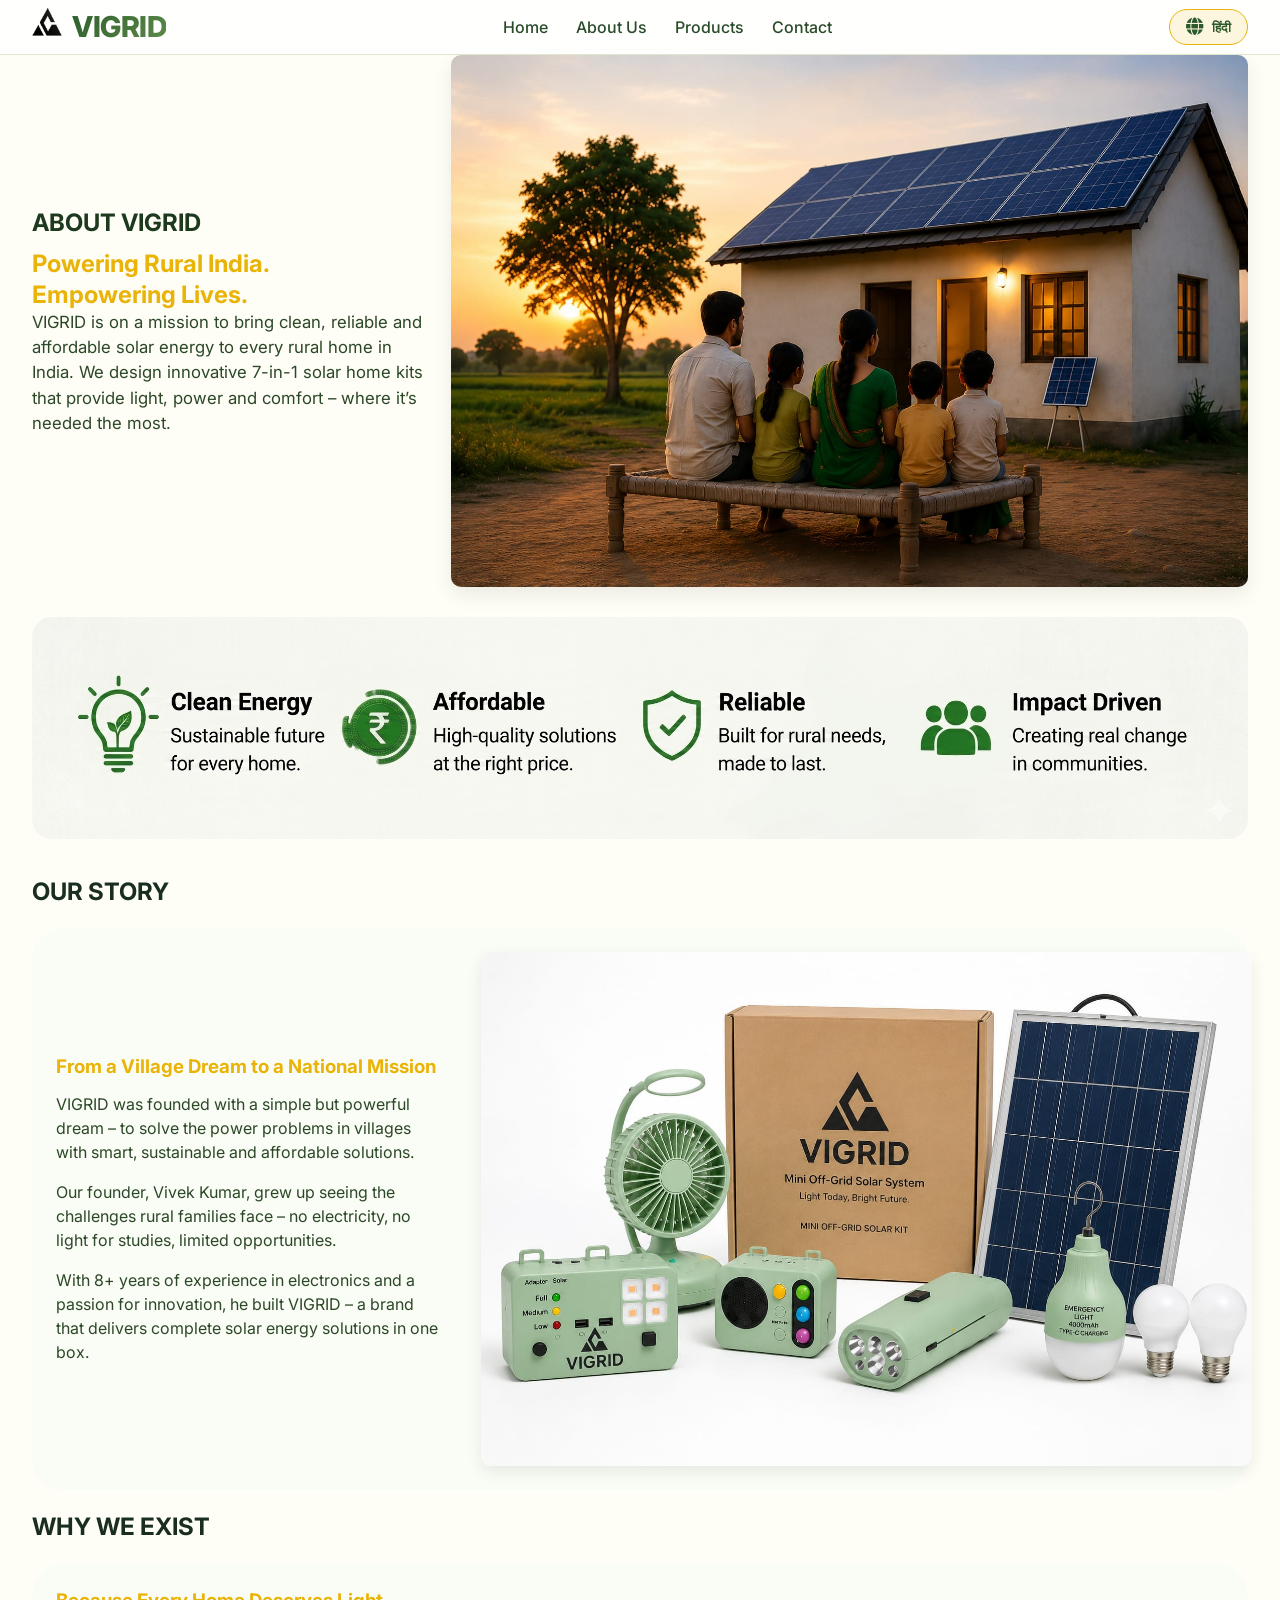
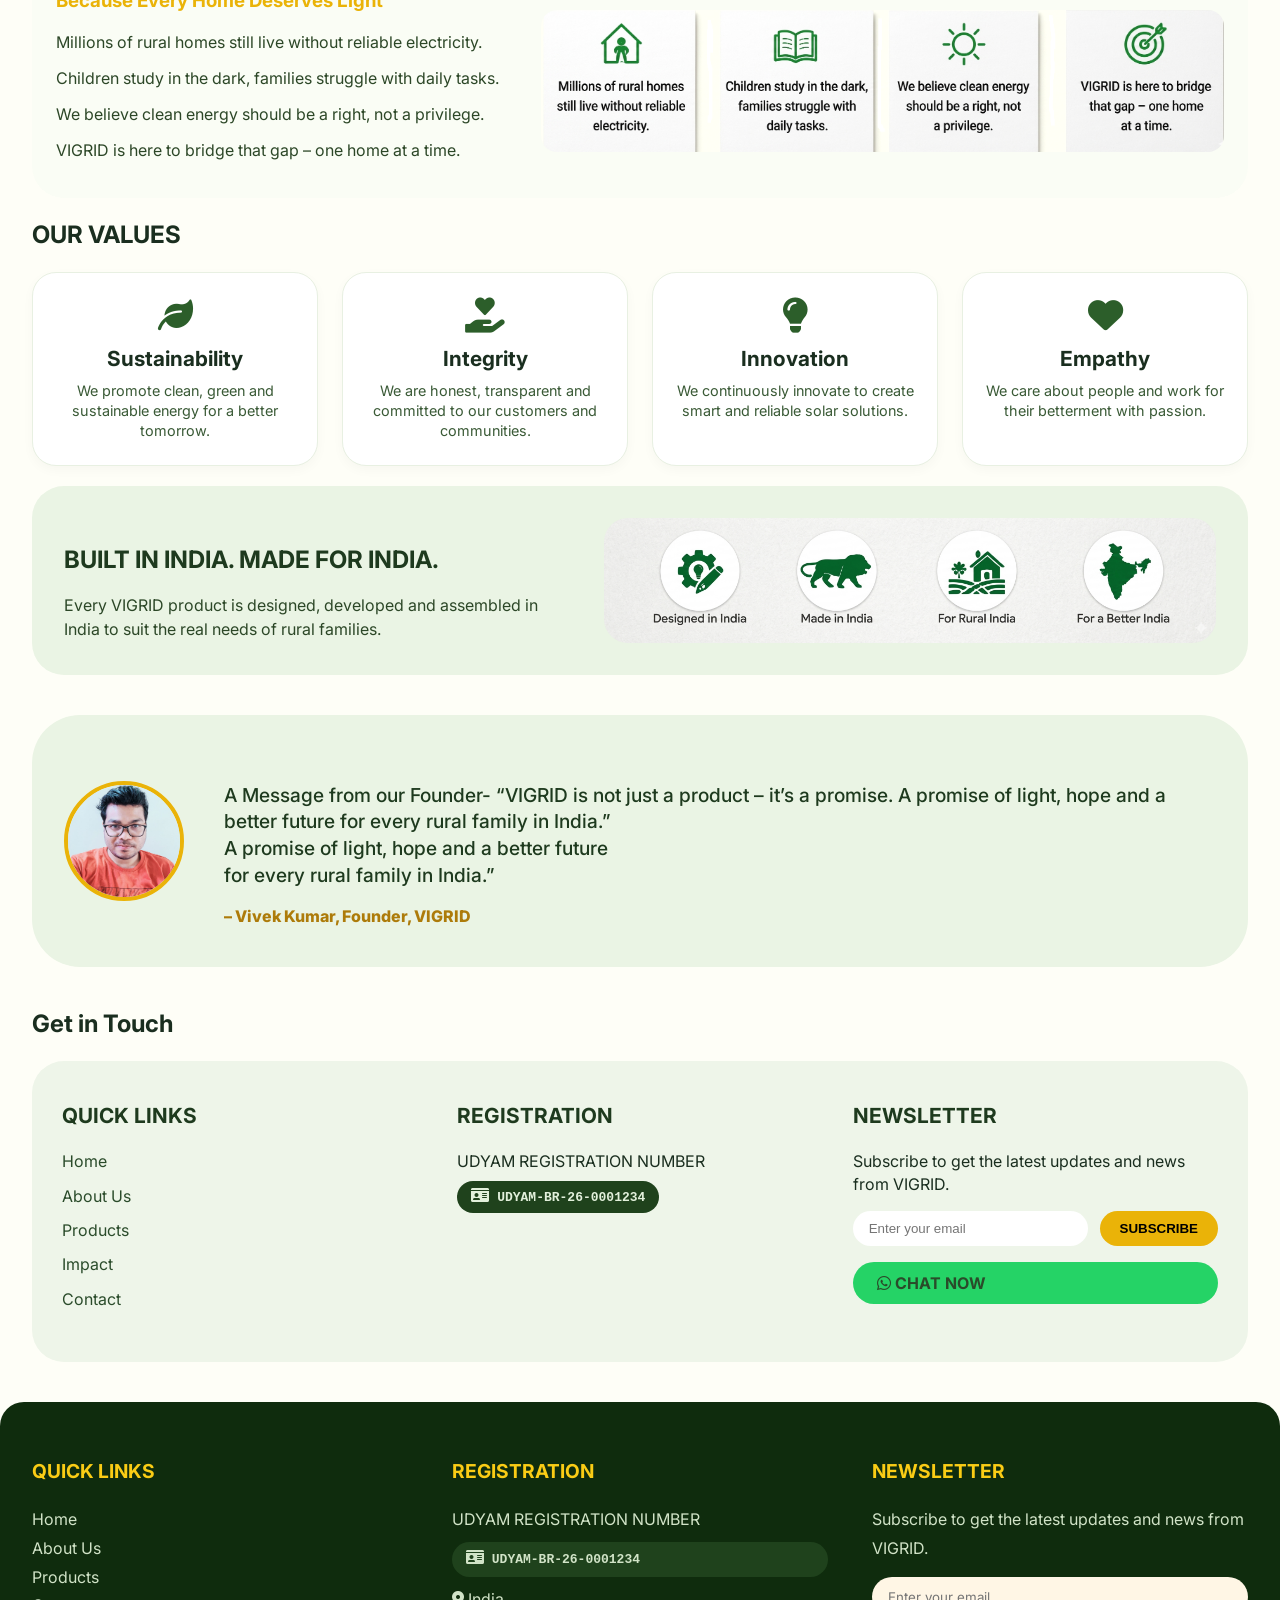
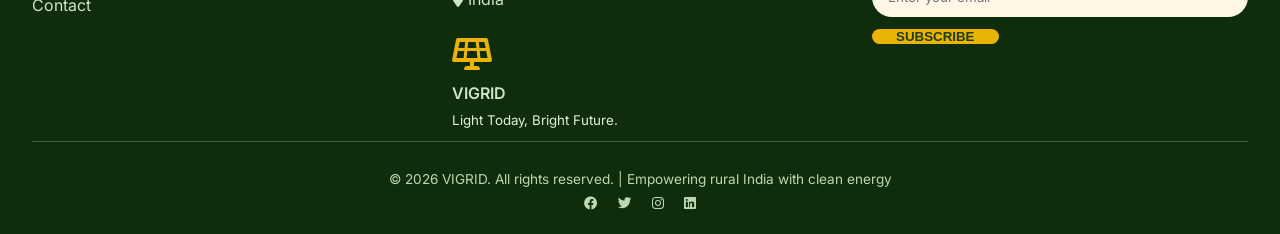
==== commit cdce6938: "Update about.html" ====
--- a/about.html
+++ b/about.html
@@ -150,7 +150,7 @@
                     <img src="founder2.png" alt="Vivek Kumar, Founder VIGRID" class="founder-img">
                 </div>
                 <div class="founder-quote">
-                    <span data-i18n="founder_quote"><strong>A Message from our Founder-</strong><br>
+                    <span data-i18n="founder_quote"><br>
                     “VIGRID is not just a product – it’s a promise.<br>
                     A promise of light, hope and a better future<br>
                     for every rural family in India.”</span>
--- a/about-style.css
+++ b/about-style.css
@@ -140,8 +140,8 @@
     margin: 20px 0;
 }
 .built-content-left h2 {
-    font-size: 1.8rem;
-    font-weight: 800;
+    font-size: 1.5rem;
+    font-weight: 700;
     color: #1e3a1e;
     margin: 0 0 16px 0;
 }
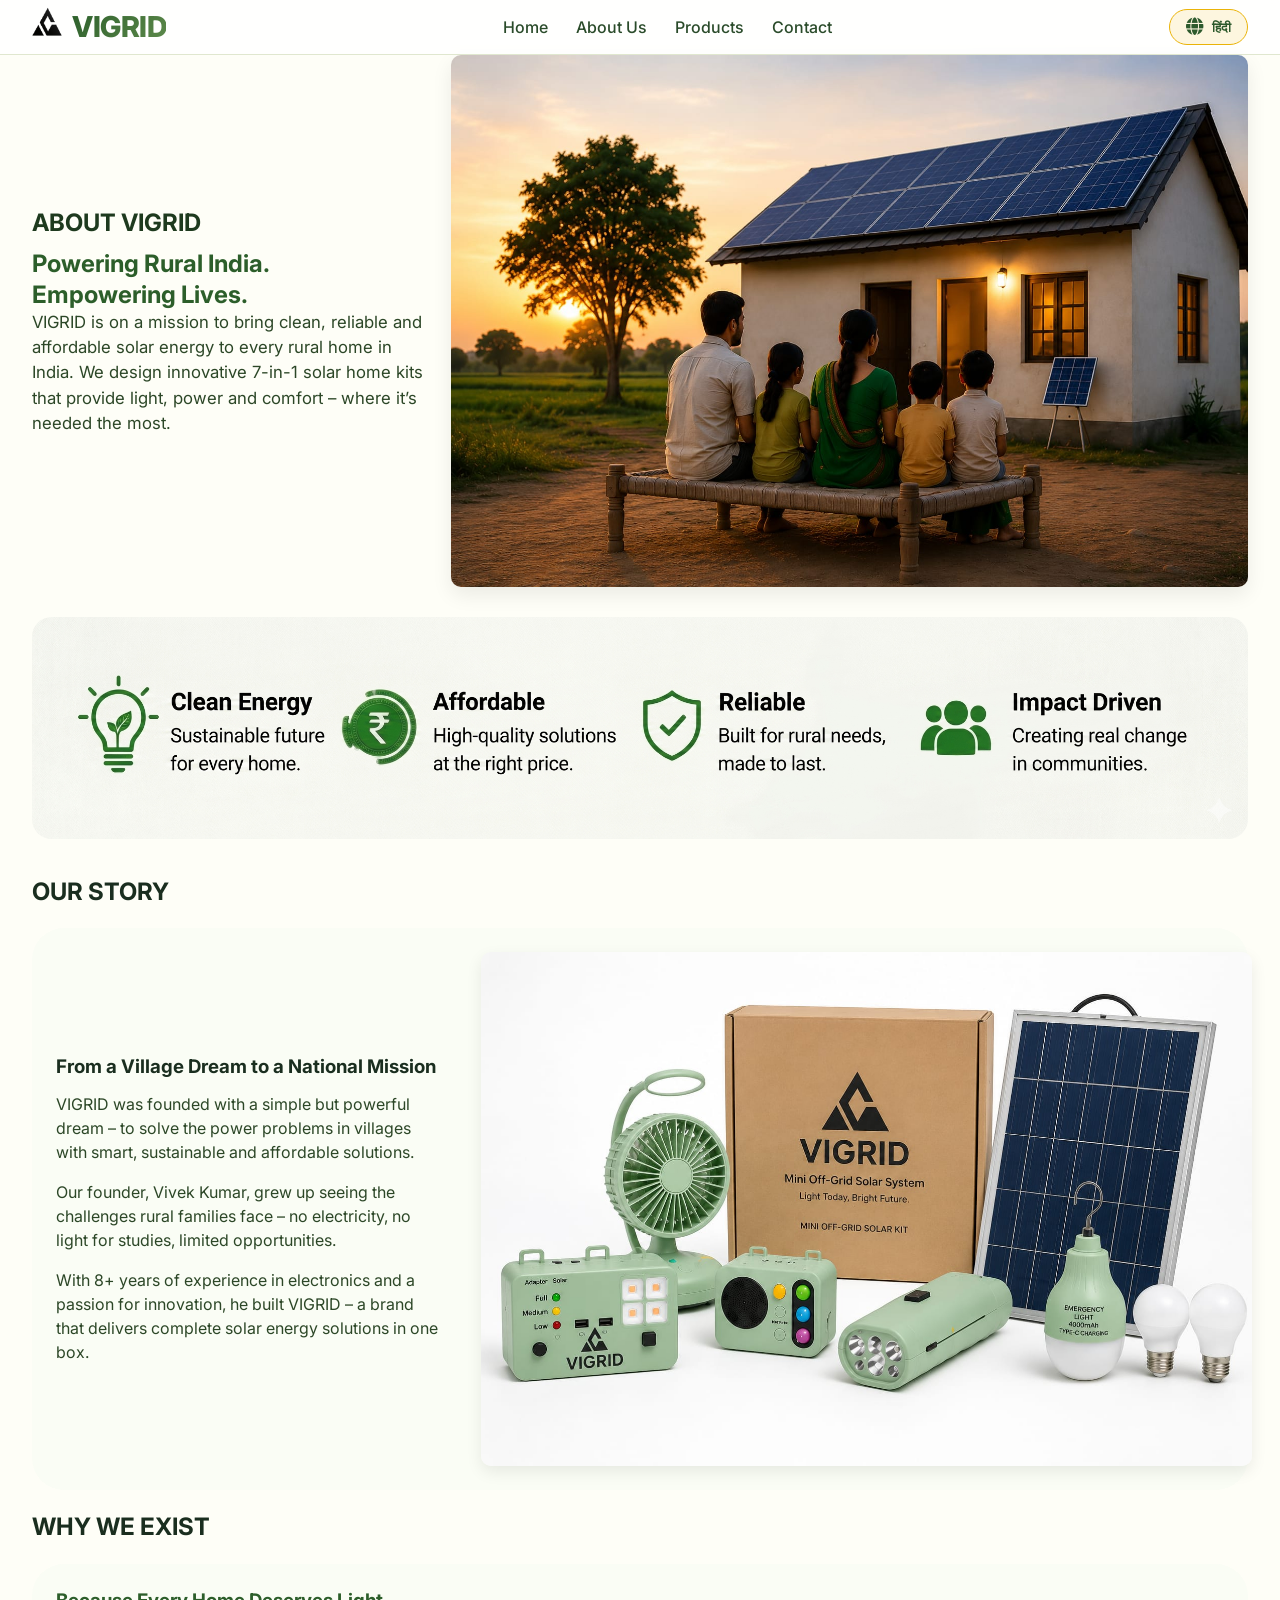
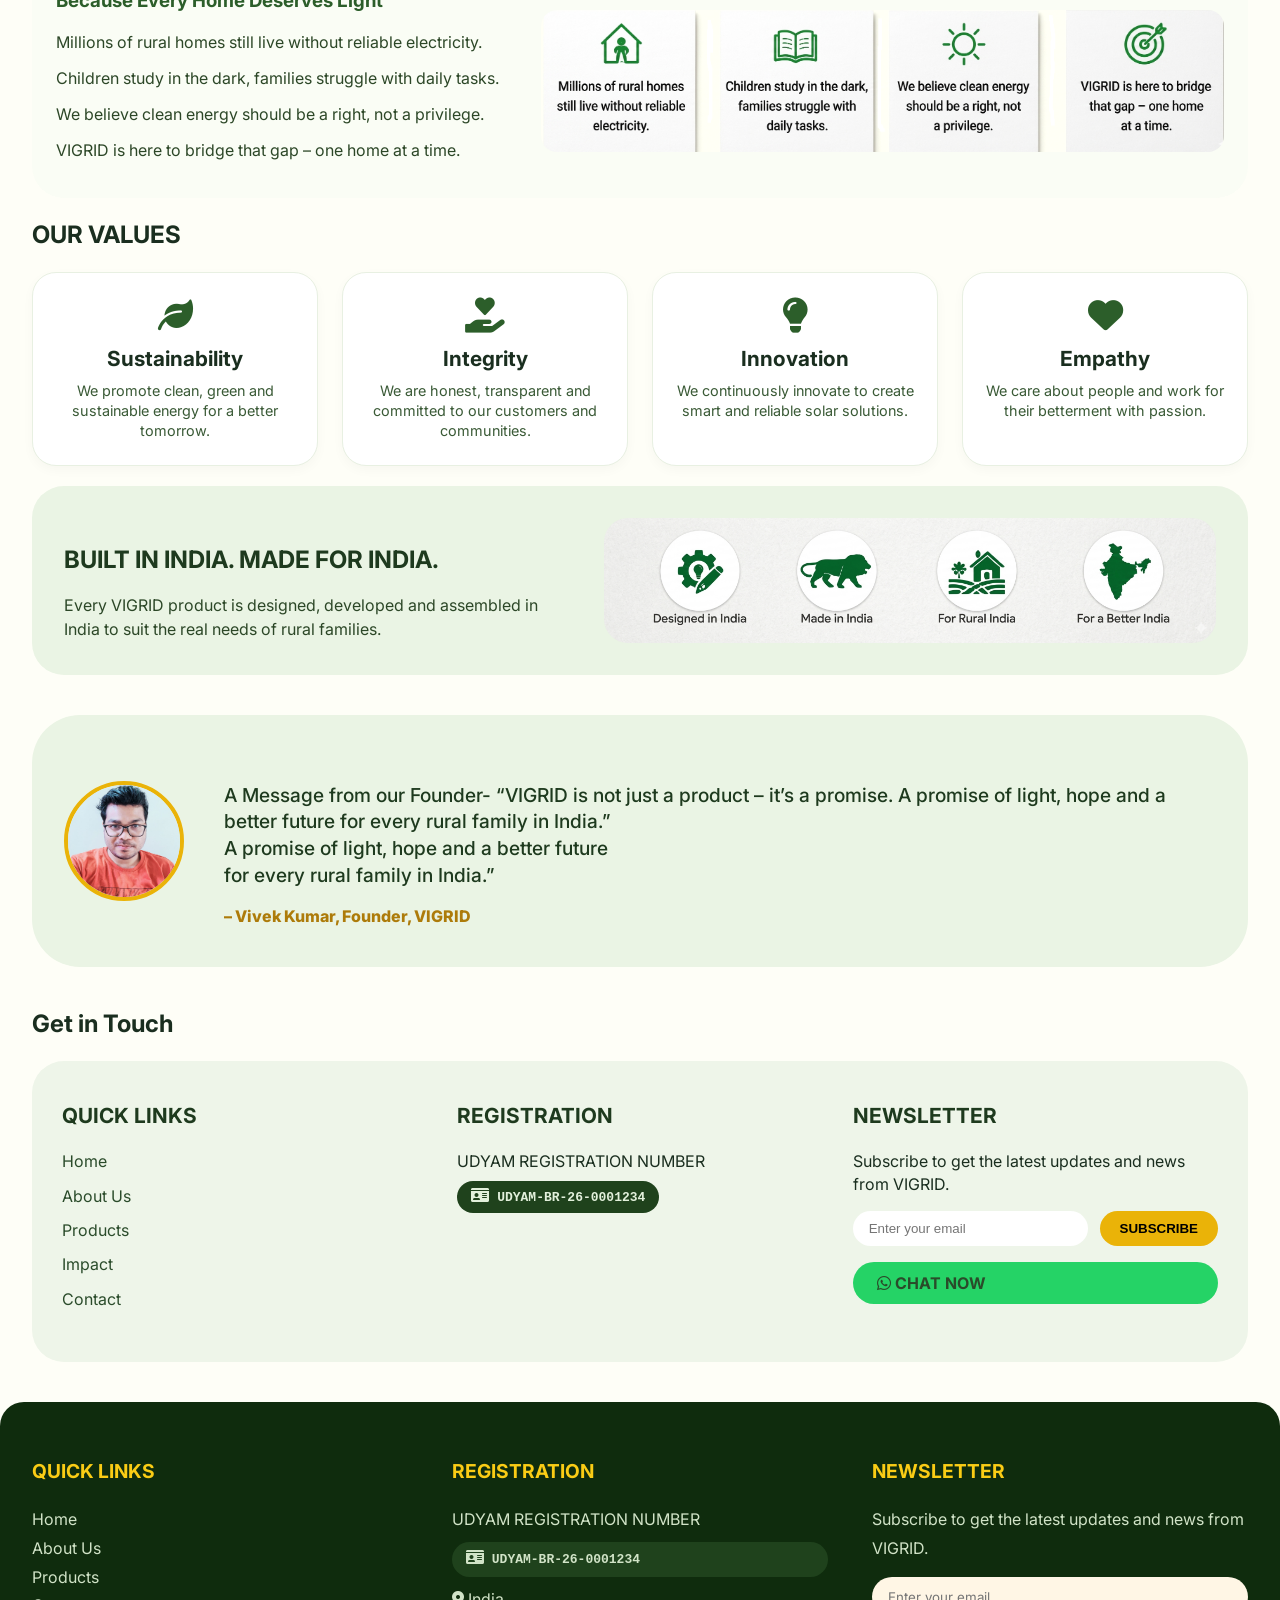
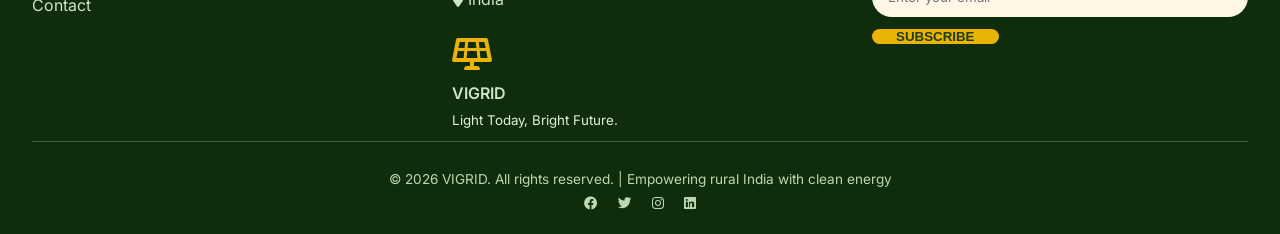
==== commit 56be9d38: "Update about.html" ====
--- a/about.html
+++ b/about.html
@@ -67,14 +67,14 @@
             <div class="single-image-container">
                 <img src="fourcards.jpg" alt="VIGRID Four Pillars" class="four-cards-image">
             </div>
-        </div>
+        </div>       
 
         <!-- OUR STORY - Two Columns -->
         <div class="about-section">
             <h2 data-i18n="story_heading">OUR STORY</h2>
             <div class="story-two-columns">
                 <div class="story-content-left">
-                    <h3 data-i18n="story_sub" style="color: #eab308; margin-bottom: 12px;">From a Village Dream to a National Mission</h3>
+                    <h3 data-i18n="story_sub" style="color: 2c5e2a; margin-bottom: 12px;">From a Village Dream to a National Mission</h3>
                     <p data-i18n="story_p1">VIGRID was founded with a simple but powerful dream – to solve the power problems in villages with smart, sustainable and affordable solutions.</p>
                     <p data-i18n="story_p2" style="margin-top: 16px;">Our founder, Vivek Kumar, grew up seeing the challenges rural families face – no electricity, no light for studies, limited opportunities.</p>
                     <p data-i18n="story_p3" style="margin-top: 16px;">With 8+ years of experience in electronics and a passion for innovation, he built VIGRID – a brand that delivers complete solar energy solutions in one box.</p>
@@ -90,7 +90,7 @@
             <h2 data-i18n="why_heading">WHY WE EXIST</h2>
             <div class="why-two-columns">
                 <div class="why-text-left">
-                    <h3 data-i18n="why_sub" style="color: #eab308; margin-bottom: 16px;">Because Every Home Deserves Light</h3>
+                    <h3 data-i18n="why_sub" style="color: #2c5e2a; margin-bottom: 16px;">Because Every Home Deserves Light</h3>
                     <p data-i18n="why_p1">Millions of rural homes still live without reliable electricity.</p>
                     <p data-i18n="why_p2">Children study in the dark, families struggle with daily tasks.</p>
                     <p data-i18n="why_p3">We believe clean energy should be a right, not a privilege.</p>
--- a/about-style.css
+++ b/about-style.css
@@ -16,7 +16,7 @@
 .about-content .tagline {
     font-size: 1.5rem;
     font-weight: 700;
-    color: #eab308;
+       color: #2c5e2a;
     line-height: 1.3;
 }
 .about-content p {
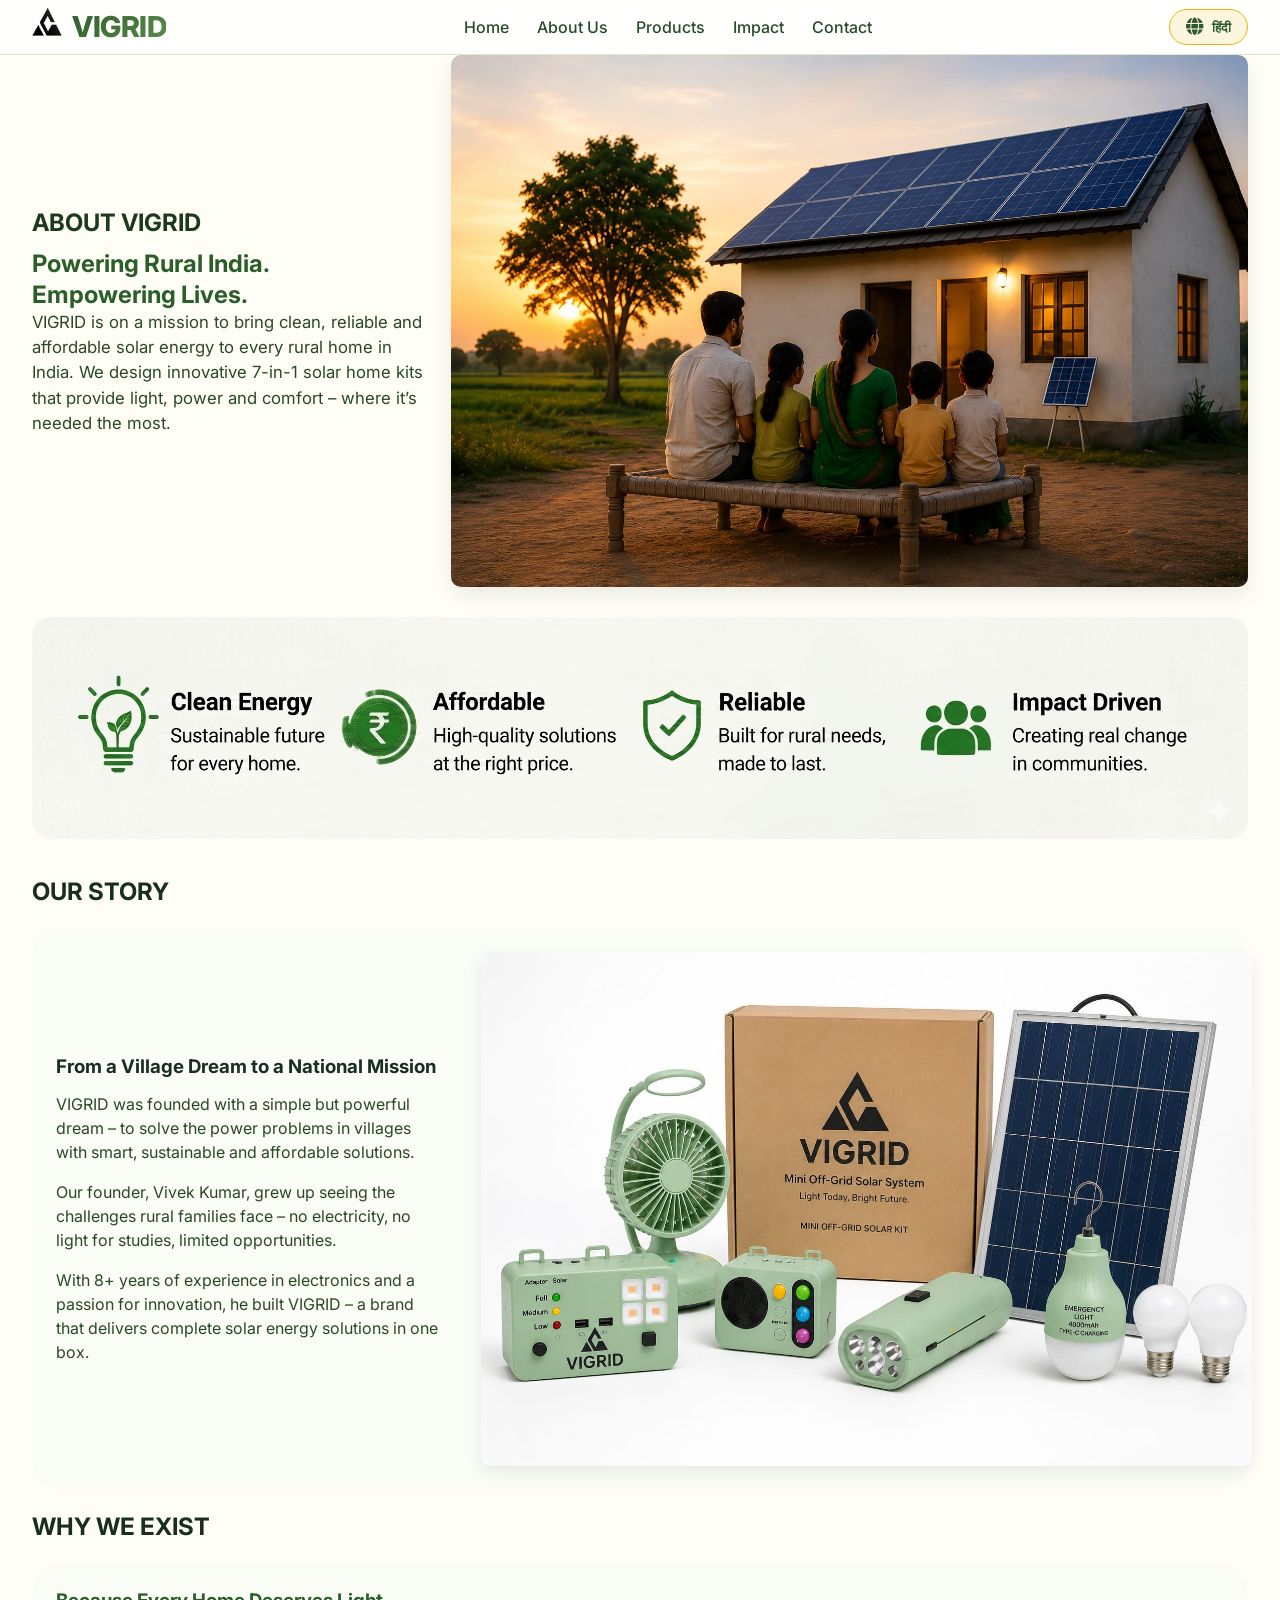
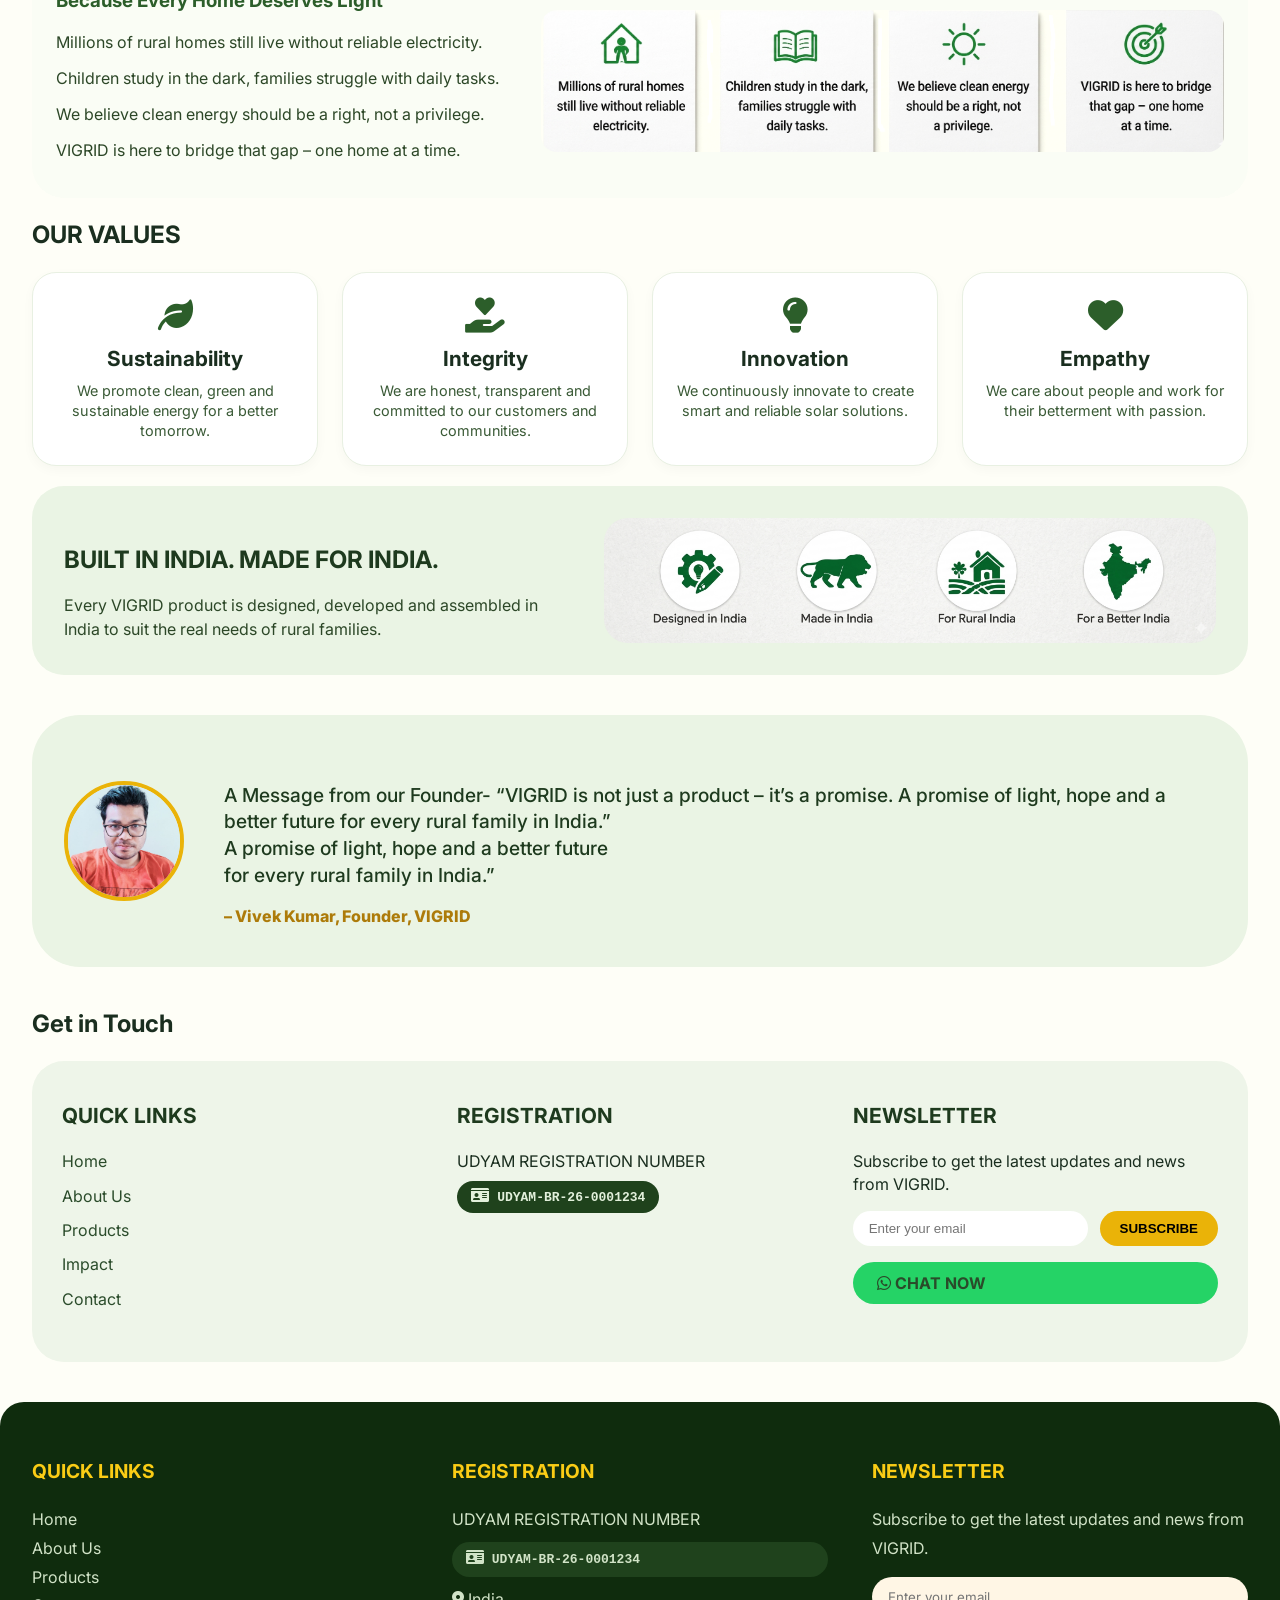
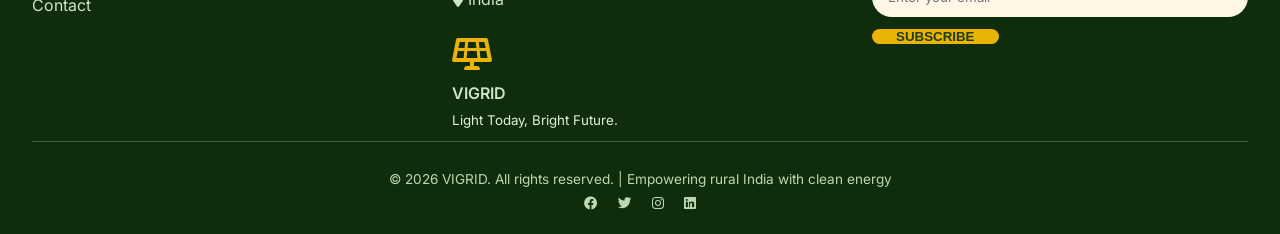
==== commit d18ce8cd: "Update about.html" ====
--- a/about.html
+++ b/about.html
@@ -28,6 +28,7 @@
             <a href="index.html" data-i18n="nav_home">Home</a>
             <a href="about.html" data-i18n="nav_about">About Us</a>
             <a href="products.html" data-i18n="nav_products">Products</a>
+            <a href="impact.html" class="active" data-i18n="nav_impact">Impact</a>
             <a href="contact.html" data-i18n="nav_contact">Contact</a>
             <div class="mobile-lang-switch" id="mobileLangSwitch">
                 <i class="fas fa-globe"></i>
